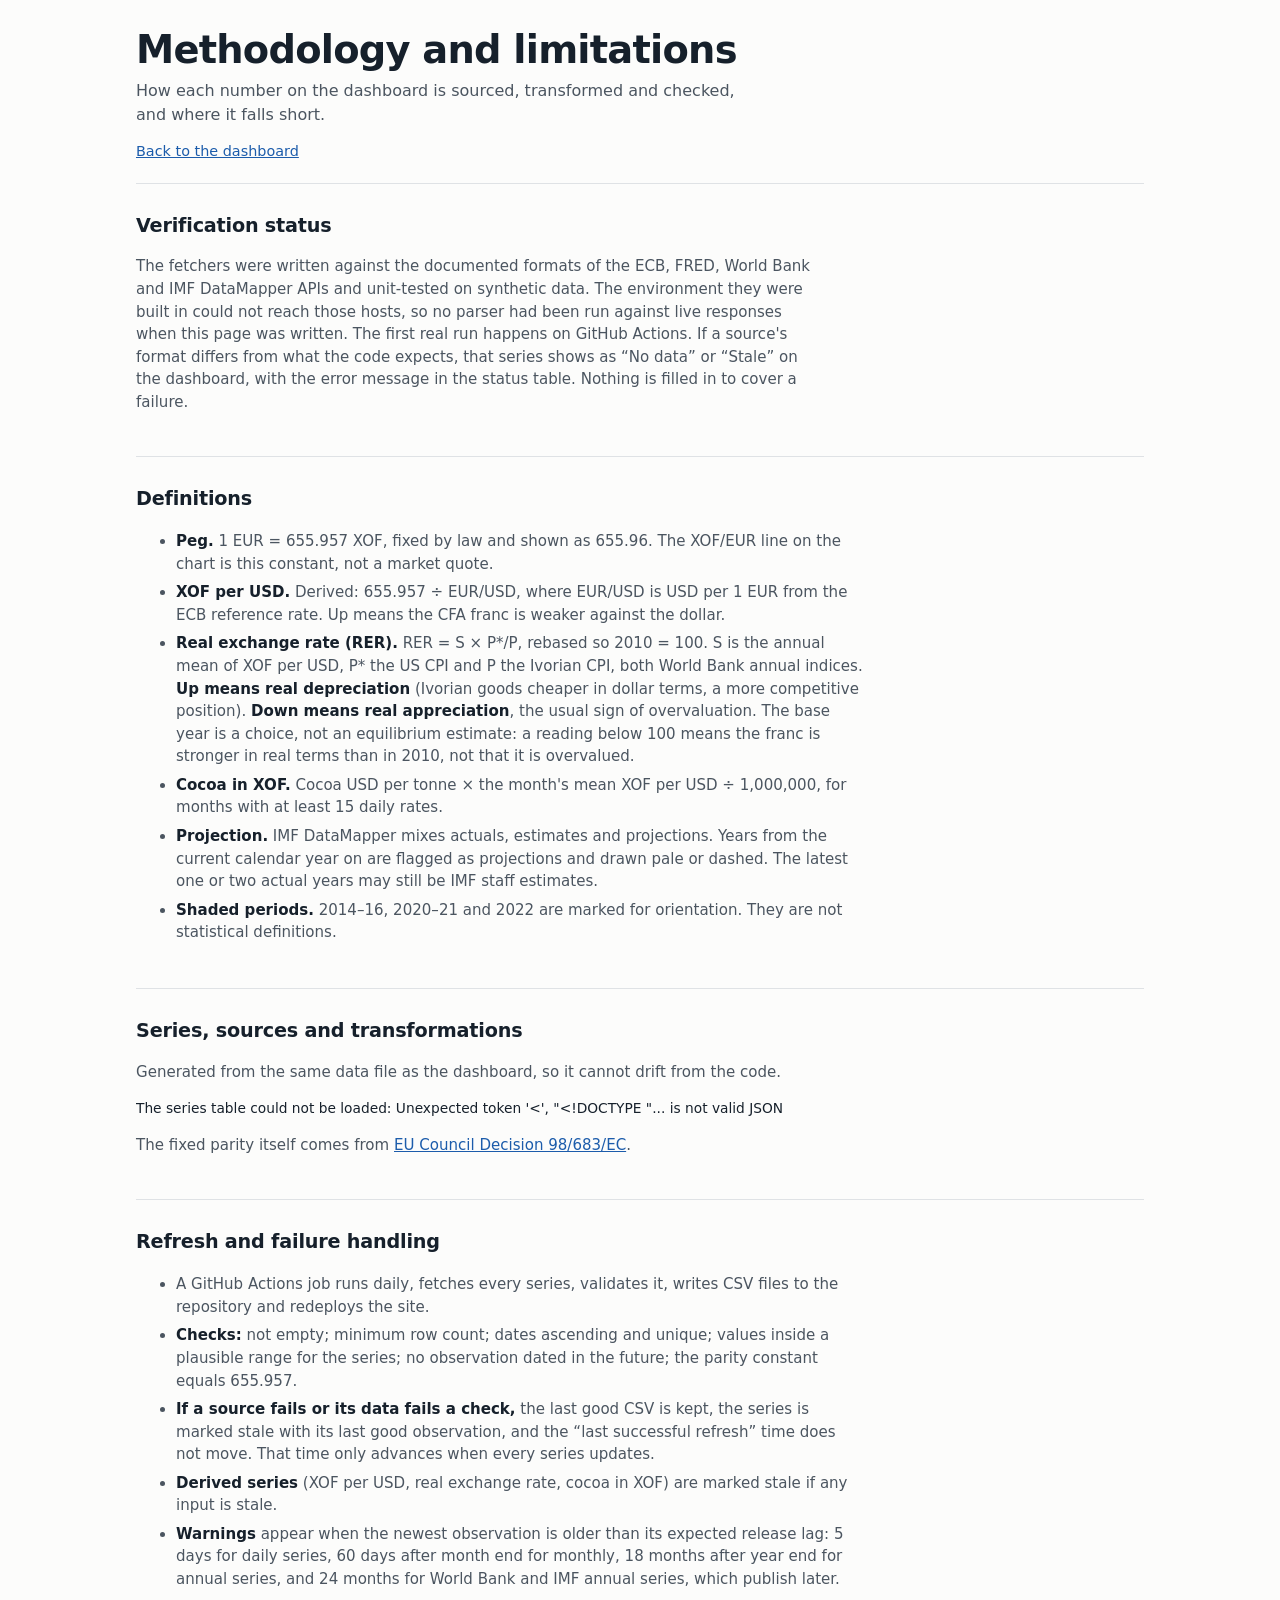
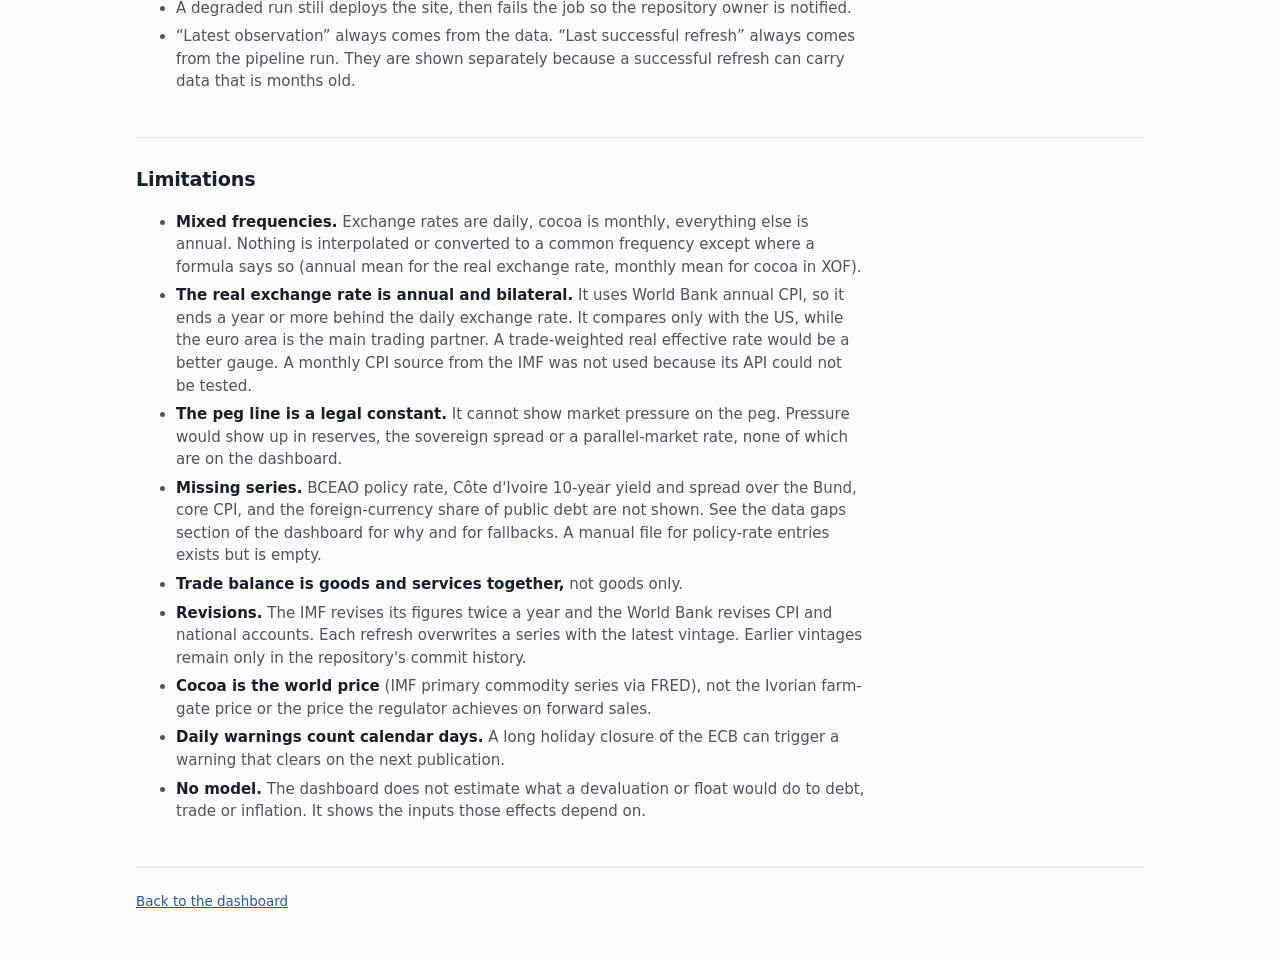
==== site/methodology.html @ a1a3de80 "Add CFA peg dashboard: pipeline, tests, static site, daily workflow Fetch/validate/derive pipeline f" ====
<!doctype html>
<html lang="en">
<head>
<meta charset="utf-8">
<meta name="viewport" content="width=device-width, initial-scale=1">
<title>Methodology and limitations: Côte d'Ivoire peg dashboard</title>
<link rel="stylesheet" href="style.css">
<script>
  try { var t = localStorage.getItem("theme"); if (t === "light" || t === "dark") document.documentElement.dataset.theme = t; } catch (e) {}
</script>
</head>
<body>
<div class="wrap">
  <header class="mast">
    <h1>Methodology and limitations</h1>
    <p>How each number on the dashboard is sourced, transformed and checked, and where it falls short.</p>
    <nav class="nav"><a href="index.html">Back to the dashboard</a></nav>
  </header>

  <section class="sec">
    <h2>Verification status</h2>
    <p>The fetchers were written against the documented formats of the ECB, FRED, World Bank and IMF DataMapper APIs and unit-tested on synthetic data. The environment they were built in could not reach those hosts, so no parser had been run against live responses when this page was written. The first real run happens on GitHub Actions. If a source's format differs from what the code expects, that series shows as “No data” or “Stale” on the dashboard, with the error message in the status table. Nothing is filled in to cover a failure.</p>
  </section>

  <section class="sec">
    <h2>Definitions</h2>
    <ul>
      <li><b>Peg.</b> 1 EUR = 655.957 XOF, fixed by law and shown as 655.96. The XOF/EUR line on the chart is this constant, not a market quote.</li>
      <li><b>XOF per USD.</b> Derived: 655.957 ÷ EUR/USD, where EUR/USD is USD per 1 EUR from the ECB reference rate. Up means the CFA franc is weaker against the dollar.</li>
      <li><b>Real exchange rate (RER).</b> RER = S × P*/P, rebased so 2010 = 100. S is the annual mean of XOF per USD, P* the US CPI and P the Ivorian CPI, both World Bank annual indices. <b>Up means real depreciation</b> (Ivorian goods cheaper in dollar terms, a more competitive position). <b>Down means real appreciation</b>, the usual sign of overvaluation. The base year is a choice, not an equilibrium estimate: a reading below 100 means the franc is stronger in real terms than in 2010, not that it is overvalued.</li>
      <li><b>Cocoa in XOF.</b> Cocoa USD per tonne × the month's mean XOF per USD ÷ 1,000,000, for months with at least 15 daily rates.</li>
      <li><b>Projection.</b> IMF DataMapper mixes actuals, estimates and projections. Years from the current calendar year on are flagged as projections and drawn pale or dashed. The latest one or two actual years may still be IMF staff estimates.</li>
      <li><b>Shaded periods.</b> 2014–16, 2020–21 and 2022 are marked for orientation. They are not statistical definitions.</li>
    </ul>
  </section>

  <section class="sec">
    <h2>Series, sources and transformations</h2>
    <p>Generated from the same data file as the dashboard, so it cannot drift from the code.</p>
    <div class="scrollx"><table class="stat" id="src-table"><tbody><tr><td>Loading…</td></tr></tbody></table></div>
    <p>The fixed parity itself comes from <a href="https://eur-lex.europa.eu/eli/dec/1998/683/oj/eng">EU Council Decision 98/683/EC</a>.</p>
  </section>

  <section class="sec">
    <h2>Refresh and failure handling</h2>
    <ul>
      <li>A GitHub Actions job runs daily, fetches every series, validates it, writes CSV files to the repository and redeploys the site.</li>
      <li><b>Checks:</b> not empty; minimum row count; dates ascending and unique; values inside a plausible range for the series; no observation dated in the future; the parity constant equals 655.957.</li>
      <li><b>If a source fails or its data fails a check,</b> the last good CSV is kept, the series is marked stale with its last good observation, and the “last successful refresh” time does not move. That time only advances when every series updates.</li>
      <li><b>Derived series</b> (XOF per USD, real exchange rate, cocoa in XOF) are marked stale if any input is stale.</li>
      <li><b>Warnings</b> appear when the newest observation is older than its expected release lag: 5 days for daily series, 60 days after month end for monthly, 18 months after year end for annual series, and 24 months for World Bank and IMF annual series, which publish later.</li>
      <li>A degraded run still deploys the site, then fails the job so the repository owner is notified.</li>
      <li>“Latest observation” always comes from the data. “Last successful refresh” always comes from the pipeline run. They are shown separately because a successful refresh can carry data that is months old.</li>
    </ul>
  </section>

  <section class="sec">
    <h2>Limitations</h2>
    <ul>
      <li><b>Mixed frequencies.</b> Exchange rates are daily, cocoa is monthly, everything else is annual. Nothing is interpolated or converted to a common frequency except where a formula says so (annual mean for the real exchange rate, monthly mean for cocoa in XOF).</li>
      <li><b>The real exchange rate is annual and bilateral.</b> It uses World Bank annual CPI, so it ends a year or more behind the daily exchange rate. It compares only with the US, while the euro area is the main trading partner. A trade-weighted real effective rate would be a better gauge. A monthly CPI source from the IMF was not used because its API could not be tested.</li>
      <li><b>The peg line is a legal constant.</b> It cannot show market pressure on the peg. Pressure would show up in reserves, the sovereign spread or a parallel-market rate, none of which are on the dashboard.</li>
      <li><b>Missing series.</b> BCEAO policy rate, Côte d'Ivoire 10-year yield and spread over the Bund, core CPI, and the foreign-currency share of public debt are not shown. See the data gaps section of the dashboard for why and for fallbacks. A manual file for policy-rate entries exists but is empty.</li>
      <li><b>Trade balance is goods and services together,</b> not goods only.</li>
      <li><b>Revisions.</b> The IMF revises its figures twice a year and the World Bank revises CPI and national accounts. Each refresh overwrites a series with the latest vintage. Earlier vintages remain only in the repository's commit history.</li>
      <li><b>Cocoa is the world price</b> (IMF primary commodity series via FRED), not the Ivorian farm-gate price or the price the regulator achieves on forward sales.</li>
      <li><b>Daily warnings count calendar days.</b> A long holiday closure of the ECB can trigger a warning that clears on the next publication.</li>
      <li><b>No model.</b> The dashboard does not estimate what a devaluation or float would do to debt, trade or inflation. It shows the inputs those effects depend on.</li>
    </ul>
  </section>
  <footer><a href="index.html">Back to the dashboard</a></footer>
</div>
<script>
(async () => {
  const tb = document.querySelector("#src-table"), mk = (t, a, x) => { const e = document.createElement(t); if (x != null) e.textContent = x; return e; };
  try {
    const doc = await (await fetch("data.json", { cache: "no-store" })).json();
    tb.textContent = "";
    const th = mk("thead"), hr = mk("tr");
    ["Series", "Units", "Frequency", "Source (series ID)", "Transformation"].forEach(h => hr.append(mk("th", 0, h)));
    th.append(hr); tb.append(th);
    const body = mk("tbody");
    Object.values(doc.series).forEach(s => {
      const tr = mk("tr"), src = mk("td"), a = mk("a", 0, s.source);
      a.href = s.url; src.append(a, ` (${s.series_id})`);
      tr.append(mk("td", 0, s.title), mk("td", 0, s.unit), mk("td", 0, s.freq), src, mk("td", 0, s.transform));
      body.append(tr);
    });
    tb.append(body);
  } catch (e) { tb.textContent = "The series table could not be loaded: " + e.message; }
})();
</script>
</body>
</html>
---- site/style.css ----
:root {
  color-scheme: light;
  --surface: #fcfcfb;
  --ink: #16202b;
  --ink-2: #4b5560;
  --ink-3: #6a737d;
  --rule: #dfe2e5;
  --grid: #e9ebed;
  --band: rgba(22, 32, 43, 0.055);
  --s1: #2a78d6;
  --s2: #eb6834;
  --s3: #1baf7a;
  --link: #1c5cab;
  --ok-bg: #e3f3e3; --ok-ink: #0b5f0b;
  --warn-bg: #fdecc2; --warn-ink: #6b4500;
  --bad-bg: #f9dcdc; --bad-ink: #8c1f1f;
  --font: ui-sans-serif, system-ui, -apple-system, "Segoe UI", Roboto, "Helvetica Neue", Arial, sans-serif;
}
@media (prefers-color-scheme: dark) {
  :root:where(:not([data-theme="light"])) {
    color-scheme: dark;
    --surface: #1a1a19; --ink: #eceae6; --ink-2: #c3c2b7; --ink-3: #9d9c92;
    --rule: #34342f; --grid: #2a2a27; --band: rgba(236, 234, 230, 0.07);
    --s1: #3987e5; --s2: #d95926; --s3: #199e70; --link: #86b6ef;
    --ok-bg: #16331a; --ok-ink: #8fdc8f; --warn-bg: #3a2c08; --warn-ink: #fab219;
    --bad-bg: #3d1818; --bad-ink: #f19a9a;
  }
}
:root[data-theme="dark"] {
  color-scheme: dark;
  --surface: #1a1a19; --ink: #eceae6; --ink-2: #c3c2b7; --ink-3: #9d9c92;
  --rule: #34342f; --grid: #2a2a27; --band: rgba(236, 234, 230, 0.07);
  --s1: #3987e5; --s2: #d95926; --s3: #199e70; --link: #86b6ef;
  --ok-bg: #16331a; --ok-ink: #8fdc8f; --warn-bg: #3a2c08; --warn-ink: #fab219;
  --bad-bg: #3d1818; --bad-ink: #f19a9a;
}

* { box-sizing: border-box; }
html { -webkit-text-size-adjust: 100%; }
body {
  margin: 0; background: var(--surface); color: var(--ink);
  font: 16px/1.5 var(--font); font-variant-numeric: tabular-nums;
}
a { color: var(--link); }
a:focus-visible, button:focus-visible, summary:focus-visible, svg:focus-visible, select:focus-visible, input:focus-visible {
  outline: 2px solid var(--s1); outline-offset: 2px;
}
.wrap { max-width: 1040px; margin: 0 auto; padding: 0 16px; }

/* masthead */
.mast { padding: 28px 0 20px; border-bottom: 1px solid var(--rule); }
.mast h1 { font-size: clamp(1.6rem, 4.2vw, 2.4rem); line-height: 1.12; margin: 0 0 8px; letter-spacing: -0.02em; font-weight: 700; }
.mast p { margin: 0; color: var(--ink-2); max-width: 62ch; }
.nav { display: flex; gap: 16px; margin-top: 14px; font-size: 0.9rem; flex-wrap: wrap; }

/* the two timestamps: separate on purpose */
.stamps { display: grid; grid-template-columns: 1fr 1fr; gap: 0; margin-top: 20px; border: 1px solid var(--rule); border-radius: 6px; }
.stamp { padding: 12px 16px; }
.stamp + .stamp { border-left: 1px solid var(--rule); }
.stamp h2 { font-size: 0.82rem; font-weight: 600; margin: 0 0 4px; color: var(--ink-2); }
.stamp .big { font-size: 1.35rem; font-weight: 650; letter-spacing: -0.01em; }
.stamp .sub { font-size: 0.82rem; color: var(--ink-3); margin-top: 2px; }
@media (max-width: 640px) {
  .stamps { grid-template-columns: 1fr; }
  .stamp + .stamp { border-left: 0; border-top: 1px solid var(--rule); }
}

.banner { margin: 16px 0 0; padding: 10px 14px; border-radius: 6px; background: var(--warn-bg); color: var(--warn-ink); font-size: 0.92rem; }
.banner.bad { background: var(--bad-bg); color: var(--bad-ink); }
.banner ul { margin: 6px 0 0; padding-left: 18px; }

/* controls */
.controls { display: flex; flex-wrap: wrap; gap: 8px 20px; align-items: center; padding: 14px 0; border-bottom: 1px solid var(--rule); font-size: 0.9rem; background: var(--surface); }
@media (min-width: 720px) { .controls { position: sticky; top: 0; z-index: 5; } }
.controls .grp { display: flex; align-items: center; gap: 6px; }
.controls .lbl { color: var(--ink-2); margin-right: 2px; }
.seg button, .btn {
  font: inherit; font-size: 0.88rem; color: var(--ink); background: transparent; border: 1px solid var(--rule);
  padding: 4px 10px; cursor: pointer; border-radius: 4px; min-height: 32px;
}
.seg button[aria-pressed="true"] { background: var(--ink); color: var(--surface); border-color: var(--ink); }
.key { display: flex; gap: 14px; flex-wrap: wrap; color: var(--ink-2); font-size: 0.82rem; }
.key i { display: inline-block; width: 12px; height: 12px; background: var(--band); border: 1px solid var(--rule); vertical-align: -2px; margin-right: 5px; }

/* chart rows */
.chart { padding: 28px 0 24px; border-bottom: 1px solid var(--rule); }
.chart h2 { font-size: 1.2rem; margin: 0 0 4px; letter-spacing: -0.01em; }
.chart .read { margin: 0 0 12px; color: var(--ink-2); max-width: 72ch; font-size: 0.94rem; }
.legend { display: flex; flex-wrap: wrap; gap: 6px 18px; font-size: 0.85rem; color: var(--ink-2); margin-bottom: 6px; }
.legend span { display: inline-flex; align-items: center; gap: 6px; }
.legend .ln { width: 16px; height: 0; border-top: 2px solid; }
.legend .ln.dash { border-top-style: dashed; }
.legend .bx { width: 10px; height: 10px; border-radius: 2px; }
.panel-title { font-size: 0.8rem; color: var(--ink-3); margin: 10px 0 0; }
.plot { width: 100%; position: relative; }
.plot svg { display: block; width: 100%; height: auto; overflow: visible; touch-action: pan-y; }
.plot text { fill: var(--ink-3); font: 11.5px var(--font); }
.plot .lab { fill: var(--ink-2); }
.empty { padding: 28px 16px; border: 1px dashed var(--rule); border-radius: 6px; color: var(--ink-2); font-size: 0.92rem; }

.tip {
  position: absolute; pointer-events: none; z-index: 4; min-width: 150px; max-width: 260px; padding: 8px 10px;
  background: var(--surface); border: 1px solid var(--rule); border-radius: 6px; box-shadow: 0 2px 10px rgba(0,0,0,0.14);
  font-size: 0.82rem; opacity: 0; transition: opacity 0.08s;
}
.tip.on { opacity: 1; }
.tip .d { color: var(--ink-2); margin-bottom: 4px; }
.tip .r { display: flex; align-items: center; gap: 8px; justify-content: space-between; }
.tip .r .k { display: flex; align-items: center; gap: 6px; color: var(--ink-2); }
.tip .r .k b { display: inline-block; width: 12px; height: 0; border-top: 2px solid; }
.tip .r .v { color: var(--ink); font-weight: 650; }

/* caption block */
.cap { margin-top: 14px; display: grid; grid-template-columns: repeat(auto-fit, minmax(300px, 1fr)); gap: 14px 28px; font-size: 0.84rem; color: var(--ink-2); }
.cap section { border-left: 2px solid var(--rule); padding-left: 12px; }
.cap h3 { font-size: 0.86rem; margin: 0 0 4px; color: var(--ink); }
.cap dl { display: grid; grid-template-columns: 8.2em 1fr; gap: 2px 10px; margin: 0; }
.cap dt { color: var(--ink-3); }
.cap dd { margin: 0; overflow-wrap: anywhere; }

.badge { display: inline-flex; align-items: center; gap: 4px; padding: 0 7px; border-radius: 999px; font-size: 0.76rem; font-weight: 600; line-height: 1.6; }
.badge.ok { background: var(--ok-bg); color: var(--ok-ink); }
.badge.warn { background: var(--warn-bg); color: var(--warn-ink); }
.badge.bad { background: var(--bad-bg); color: var(--bad-ink); }

details.tbl { margin-top: 10px; font-size: 0.84rem; }
details.tbl summary { cursor: pointer; color: var(--link); width: fit-content; padding: 4px 0; }
.tbl .scroll { max-height: 300px; overflow: auto; border: 1px solid var(--rule); border-radius: 4px; margin-top: 6px; }
.tbl table { border-collapse: collapse; width: 100%; }
.tbl th, .tbl td { text-align: right; padding: 3px 10px; border-bottom: 1px solid var(--grid); white-space: nowrap; }
.tbl th:first-child, .tbl td:first-child { text-align: left; }
.tbl th { position: sticky; top: 0; background: var(--surface); color: var(--ink-2); font-weight: 600; }

/* text sections */
.sec { padding: 28px 0; border-bottom: 1px solid var(--rule); }
.sec h2 { font-size: 1.2rem; margin: 0 0 10px; letter-spacing: -0.01em; }
.sec p, .sec li { max-width: 72ch; color: var(--ink-2); font-size: 0.94rem; }
.sec li { margin-bottom: 6px; }
.sec li b { color: var(--ink); }
.gap { margin: 0 0 14px; padding-left: 12px; border-left: 2px solid var(--rule); }
.gap h3 { margin: 0 0 2px; font-size: 0.95rem; }
.gap p { margin: 0 0 2px; font-size: 0.88rem; }
.stat { width: 100%; border-collapse: collapse; font-size: 0.86rem; }
.stat th, .stat td { text-align: left; padding: 6px 10px 6px 0; border-bottom: 1px solid var(--grid); vertical-align: top; }
.stat th { color: var(--ink-3); font-weight: 600; }
.scrollx { overflow-x: auto; }
footer { padding: 24px 0 48px; color: var(--ink-3); font-size: 0.84rem; }
@media (prefers-reduced-motion: reduce) { * { transition: none !important; } }
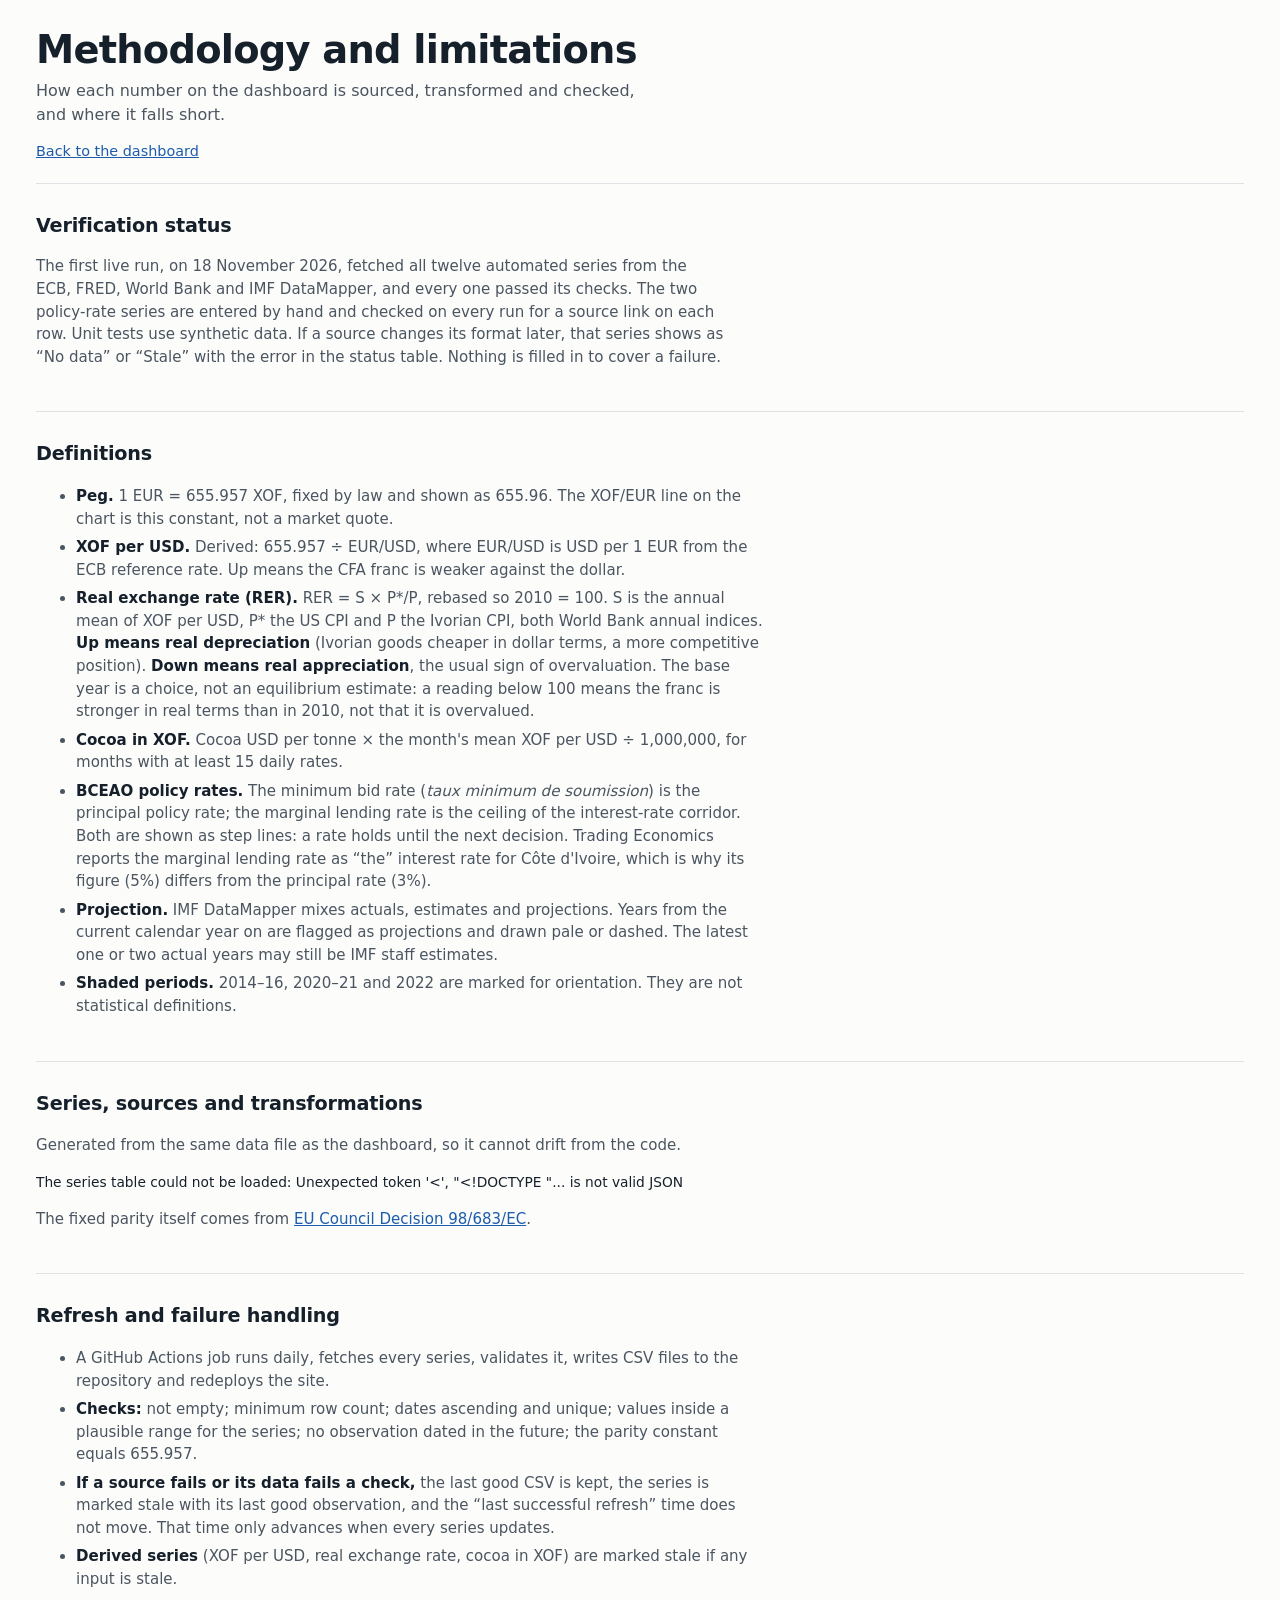
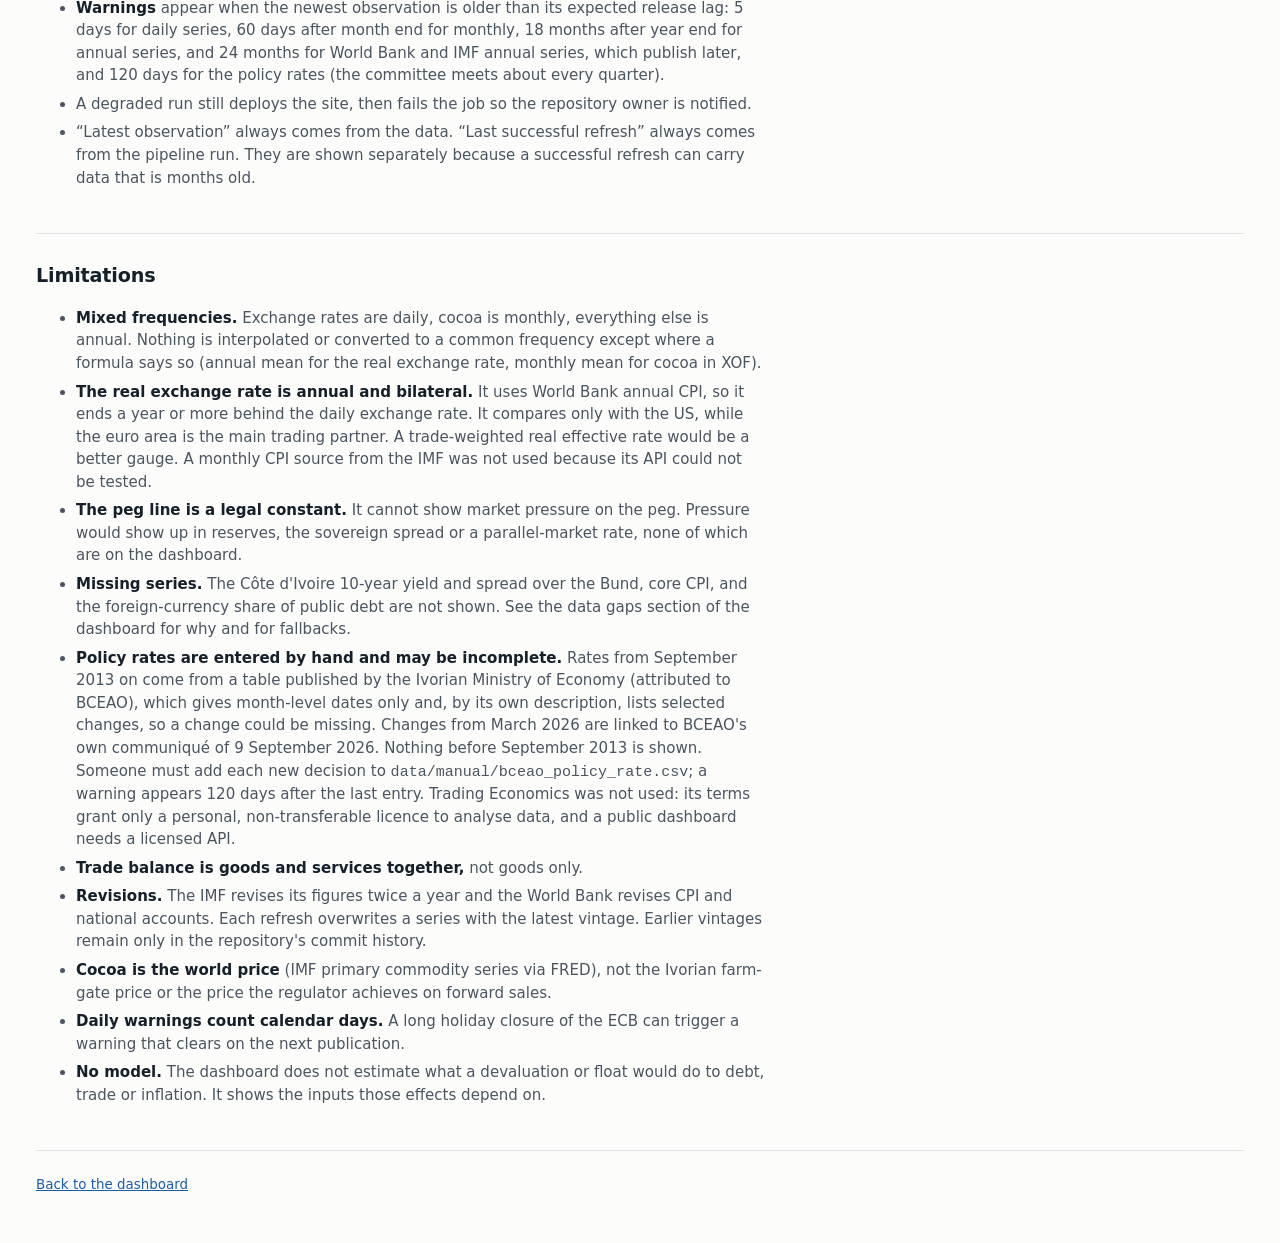
==== commit 872dfa66: "Side-by-side charts, refresh button, BCEAO policy rates; drop static text - Group related charts in " ====
--- a/site/methodology.html
+++ b/site/methodology.html
@@ -19,7 +19,7 @@
 
   <section class="sec">
     <h2>Verification status</h2>
-    <p>The fetchers were written against the documented formats of the ECB, FRED, World Bank and IMF DataMapper APIs and unit-tested on synthetic data. The environment they were built in could not reach those hosts, so no parser had been run against live responses when this page was written. The first real run happens on GitHub Actions. If a source's format differs from what the code expects, that series shows as “No data” or “Stale” on the dashboard, with the error message in the status table. Nothing is filled in to cover a failure.</p>
+    <p>The first live run, on 18 November 2026, fetched all twelve automated series from the ECB, FRED, World Bank and IMF DataMapper, and every one passed its checks. The two policy-rate series are entered by hand and checked on every run for a source link on each row. Unit tests use synthetic data. If a source changes its format later, that series shows as “No data” or “Stale” with the error in the status table. Nothing is filled in to cover a failure.</p>
   </section>
 
   <section class="sec">
@@ -29,6 +29,7 @@
       <li><b>XOF per USD.</b> Derived: 655.957 ÷ EUR/USD, where EUR/USD is USD per 1 EUR from the ECB reference rate. Up means the CFA franc is weaker against the dollar.</li>
       <li><b>Real exchange rate (RER).</b> RER = S × P*/P, rebased so 2010 = 100. S is the annual mean of XOF per USD, P* the US CPI and P the Ivorian CPI, both World Bank annual indices. <b>Up means real depreciation</b> (Ivorian goods cheaper in dollar terms, a more competitive position). <b>Down means real appreciation</b>, the usual sign of overvaluation. The base year is a choice, not an equilibrium estimate: a reading below 100 means the franc is stronger in real terms than in 2010, not that it is overvalued.</li>
       <li><b>Cocoa in XOF.</b> Cocoa USD per tonne × the month's mean XOF per USD ÷ 1,000,000, for months with at least 15 daily rates.</li>
+      <li><b>BCEAO policy rates.</b> The minimum bid rate (<i>taux minimum de soumission</i>) is the principal policy rate; the marginal lending rate is the ceiling of the interest-rate corridor. Both are shown as step lines: a rate holds until the next decision. Trading Economics reports the marginal lending rate as “the” interest rate for Côte d'Ivoire, which is why its figure (5%) differs from the principal rate (3%).</li>
       <li><b>Projection.</b> IMF DataMapper mixes actuals, estimates and projections. Years from the current calendar year on are flagged as projections and drawn pale or dashed. The latest one or two actual years may still be IMF staff estimates.</li>
       <li><b>Shaded periods.</b> 2014–16, 2020–21 and 2022 are marked for orientation. They are not statistical definitions.</li>
     </ul>
@@ -48,7 +49,7 @@
       <li><b>Checks:</b> not empty; minimum row count; dates ascending and unique; values inside a plausible range for the series; no observation dated in the future; the parity constant equals 655.957.</li>
       <li><b>If a source fails or its data fails a check,</b> the last good CSV is kept, the series is marked stale with its last good observation, and the “last successful refresh” time does not move. That time only advances when every series updates.</li>
       <li><b>Derived series</b> (XOF per USD, real exchange rate, cocoa in XOF) are marked stale if any input is stale.</li>
-      <li><b>Warnings</b> appear when the newest observation is older than its expected release lag: 5 days for daily series, 60 days after month end for monthly, 18 months after year end for annual series, and 24 months for World Bank and IMF annual series, which publish later.</li>
+      <li><b>Warnings</b> appear when the newest observation is older than its expected release lag: 5 days for daily series, 60 days after month end for monthly, 18 months after year end for annual series, and 24 months for World Bank and IMF annual series, which publish later, and 120 days for the policy rates (the committee meets about every quarter).</li>
       <li>A degraded run still deploys the site, then fails the job so the repository owner is notified.</li>
       <li>“Latest observation” always comes from the data. “Last successful refresh” always comes from the pipeline run. They are shown separately because a successful refresh can carry data that is months old.</li>
     </ul>
@@ -60,7 +61,8 @@
       <li><b>Mixed frequencies.</b> Exchange rates are daily, cocoa is monthly, everything else is annual. Nothing is interpolated or converted to a common frequency except where a formula says so (annual mean for the real exchange rate, monthly mean for cocoa in XOF).</li>
       <li><b>The real exchange rate is annual and bilateral.</b> It uses World Bank annual CPI, so it ends a year or more behind the daily exchange rate. It compares only with the US, while the euro area is the main trading partner. A trade-weighted real effective rate would be a better gauge. A monthly CPI source from the IMF was not used because its API could not be tested.</li>
       <li><b>The peg line is a legal constant.</b> It cannot show market pressure on the peg. Pressure would show up in reserves, the sovereign spread or a parallel-market rate, none of which are on the dashboard.</li>
-      <li><b>Missing series.</b> BCEAO policy rate, Côte d'Ivoire 10-year yield and spread over the Bund, core CPI, and the foreign-currency share of public debt are not shown. See the data gaps section of the dashboard for why and for fallbacks. A manual file for policy-rate entries exists but is empty.</li>
+      <li><b>Missing series.</b> The Côte d'Ivoire 10-year yield and spread over the Bund, core CPI, and the foreign-currency share of public debt are not shown. See the data gaps section of the dashboard for why and for fallbacks.</li>
+      <li><b>Policy rates are entered by hand and may be incomplete.</b> Rates from September 2013 on come from a table published by the Ivorian Ministry of Economy (attributed to BCEAO), which gives month-level dates only and, by its own description, lists selected changes, so a change could be missing. Changes from March 2026 are linked to BCEAO's own communiqué of 9 September 2026. Nothing before September 2013 is shown. Someone must add each new decision to <code>data/manual/bceao_policy_rate.csv</code>; a warning appears 120 days after the last entry. Trading Economics was not used: its terms grant only a personal, non-transferable licence to analyse data, and a public dashboard needs a licensed API.</li>
       <li><b>Trade balance is goods and services together,</b> not goods only.</li>
       <li><b>Revisions.</b> The IMF revises its figures twice a year and the World Bank revises CPI and national accounts. Each refresh overwrites a series with the latest vintage. Earlier vintages remain only in the repository's commit history.</li>
       <li><b>Cocoa is the world price</b> (IMF primary commodity series via FRED), not the Ivorian farm-gate price or the price the regulator achieves on forward sales.</li>
--- a/site/style.css
+++ b/site/style.css
@@ -45,7 +45,7 @@
 a:focus-visible, button:focus-visible, summary:focus-visible, svg:focus-visible, select:focus-visible, input:focus-visible {
   outline: 2px solid var(--s1); outline-offset: 2px;
 }
-.wrap { max-width: 1040px; margin: 0 auto; padding: 0 16px; }
+.wrap { max-width: 1240px; margin: 0 auto; padding: 0 16px; }
 
 /* masthead */
 .mast { padding: 28px 0 20px; border-bottom: 1px solid var(--rule); }
@@ -146,3 +146,22 @@
 .scrollx { overflow-x: auto; }
 footer { padding: 24px 0 48px; color: var(--ink-3); font-size: 0.84rem; }
 @media (prefers-reduced-motion: reduce) { * { transition: none !important; } }
+
+/* charts that belong together sit side by side */
+.row { display: grid; grid-template-columns: repeat(var(--cols, 1), minmax(0, 1fr)); column-gap: 32px; }
+.cell { min-width: 0; margin-bottom: 8px; }
+.cell .head h3 { font-size: 1rem; margin: 0 0 2px; letter-spacing: -0.005em; }
+.cell .note { margin: 0 0 8px; color: var(--ink-2); font-size: 0.84rem; }
+.cell .below { margin-top: 10px; }
+.cell .cap { grid-template-columns: 1fr; gap: 12px; }
+.cell .cap dl { grid-template-columns: 7.2em 1fr; }
+@media (min-width: 900px) {
+  .cell { display: grid; grid-row: span 4; grid-template-rows: subgrid; align-content: start; }
+}
+@media (max-width: 899px) { .row { grid-template-columns: 1fr; } .cell { margin-bottom: 28px; } }
+.msg { color: var(--ink-2); font-size: 0.84rem; max-width: 34ch; }
+.btn:disabled { opacity: 0.55; cursor: progress; }
+.chart > h2 { margin-bottom: 14px; }
+
+.cell .leg { min-height: 0; }
+.cell .leg .legend { margin: 0 0 4px; }
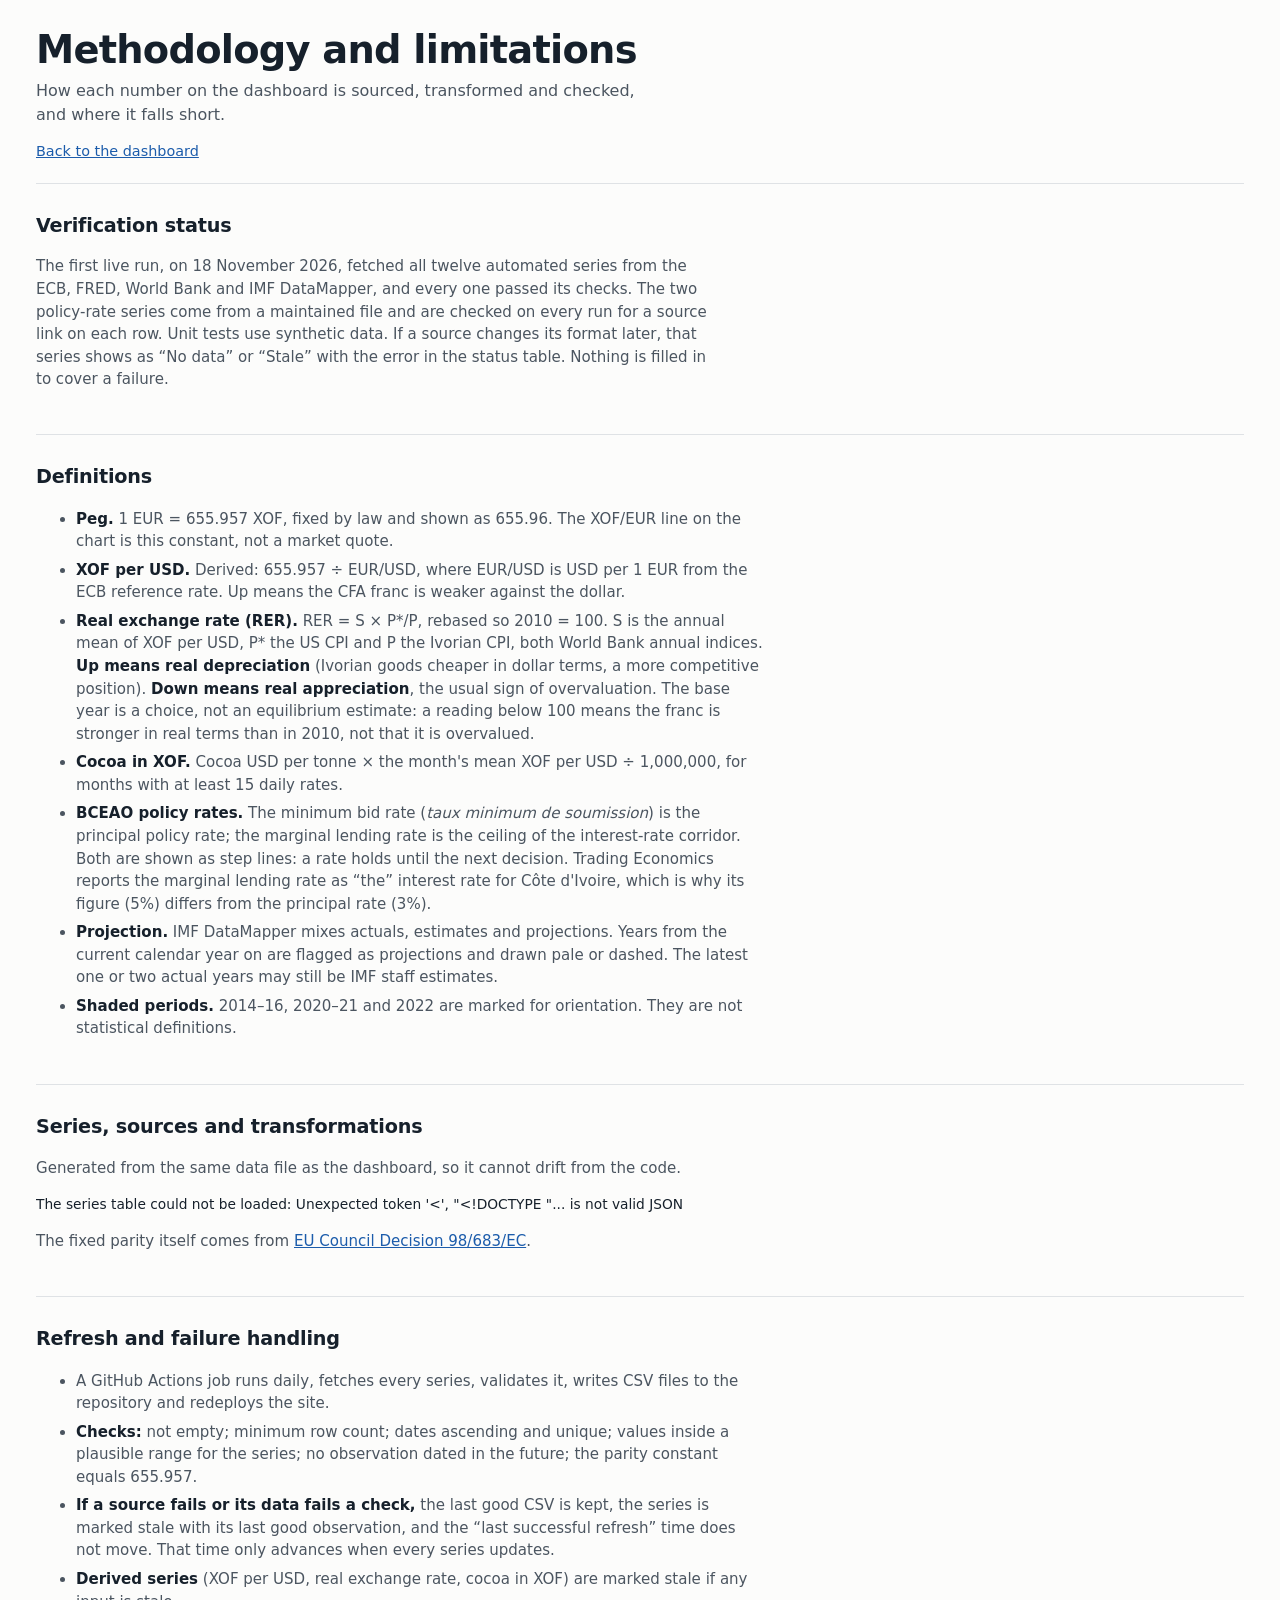
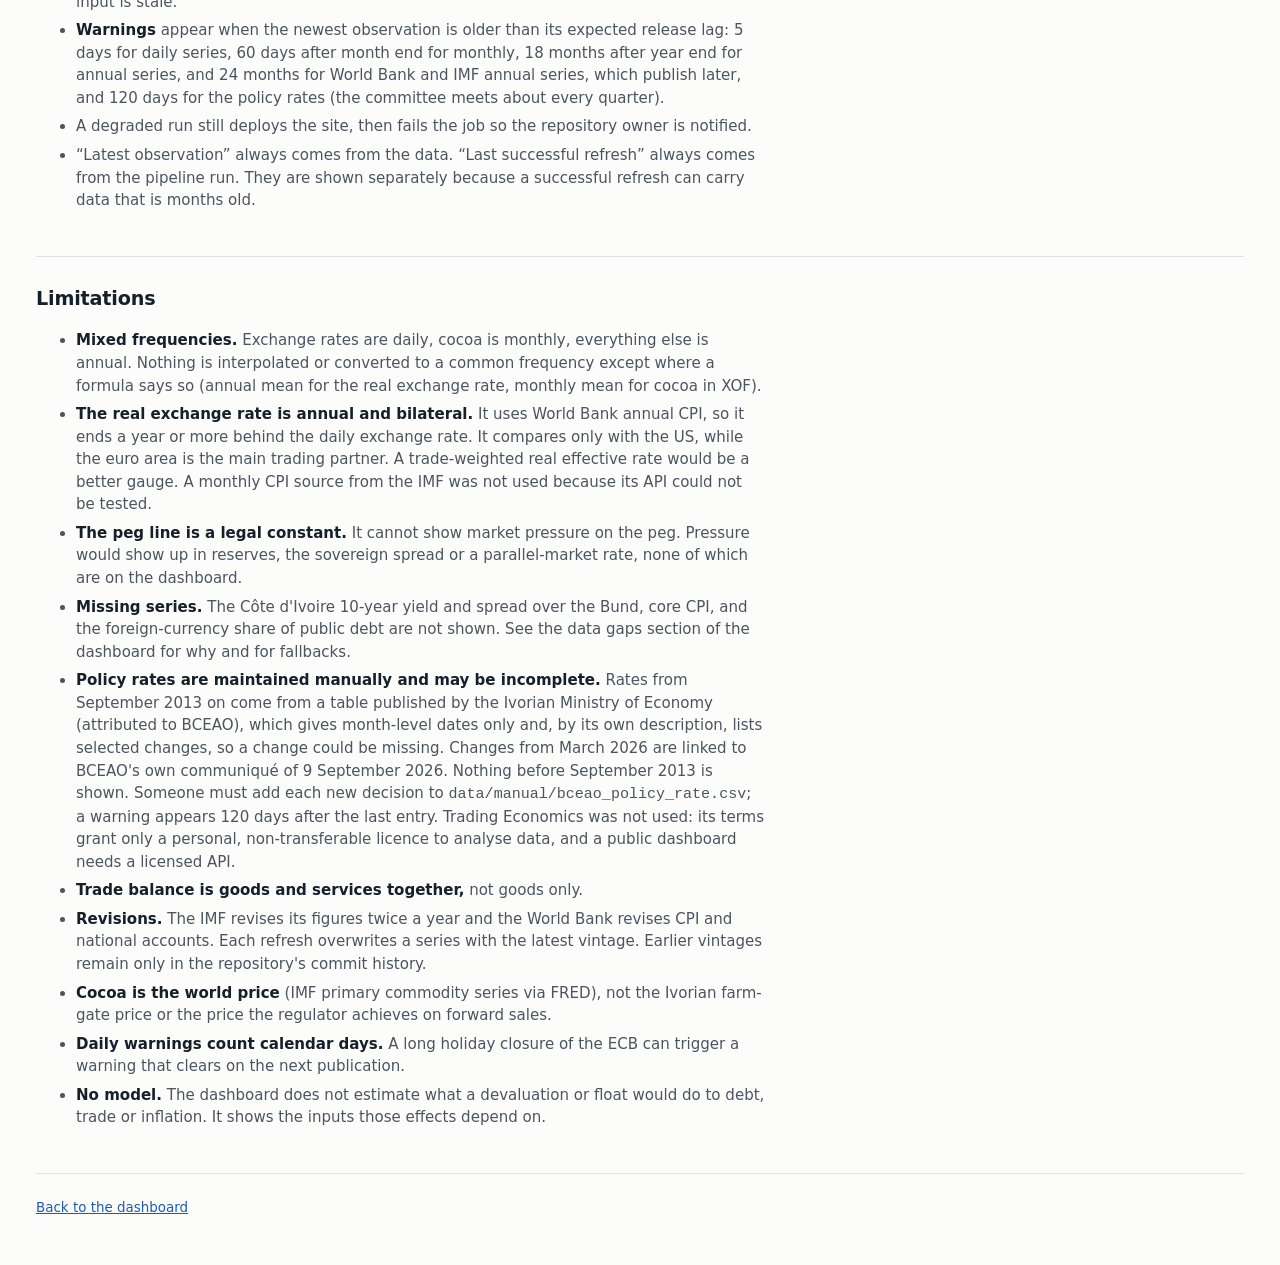
==== commit 12c223bf: "Remove the phrase "by hand" from the app, methodology and README Co-Authored-By: Claude Sonnet 5.5 <" ====
--- a/site/methodology.html
+++ b/site/methodology.html
@@ -19,7 +19,7 @@
 
   <section class="sec">
     <h2>Verification status</h2>
-    <p>The first live run, on 18 November 2026, fetched all twelve automated series from the ECB, FRED, World Bank and IMF DataMapper, and every one passed its checks. The two policy-rate series are entered by hand and checked on every run for a source link on each row. Unit tests use synthetic data. If a source changes its format later, that series shows as “No data” or “Stale” with the error in the status table. Nothing is filled in to cover a failure.</p>
+    <p>The first live run, on 18 November 2026, fetched all twelve automated series from the ECB, FRED, World Bank and IMF DataMapper, and every one passed its checks. The two policy-rate series come from a maintained file and are checked on every run for a source link on each row. Unit tests use synthetic data. If a source changes its format later, that series shows as “No data” or “Stale” with the error in the status table. Nothing is filled in to cover a failure.</p>
   </section>
 
   <section class="sec">
@@ -62,7 +62,7 @@
       <li><b>The real exchange rate is annual and bilateral.</b> It uses World Bank annual CPI, so it ends a year or more behind the daily exchange rate. It compares only with the US, while the euro area is the main trading partner. A trade-weighted real effective rate would be a better gauge. A monthly CPI source from the IMF was not used because its API could not be tested.</li>
       <li><b>The peg line is a legal constant.</b> It cannot show market pressure on the peg. Pressure would show up in reserves, the sovereign spread or a parallel-market rate, none of which are on the dashboard.</li>
       <li><b>Missing series.</b> The Côte d'Ivoire 10-year yield and spread over the Bund, core CPI, and the foreign-currency share of public debt are not shown. See the data gaps section of the dashboard for why and for fallbacks.</li>
-      <li><b>Policy rates are entered by hand and may be incomplete.</b> Rates from September 2013 on come from a table published by the Ivorian Ministry of Economy (attributed to BCEAO), which gives month-level dates only and, by its own description, lists selected changes, so a change could be missing. Changes from March 2026 are linked to BCEAO's own communiqué of 9 September 2026. Nothing before September 2013 is shown. Someone must add each new decision to <code>data/manual/bceao_policy_rate.csv</code>; a warning appears 120 days after the last entry. Trading Economics was not used: its terms grant only a personal, non-transferable licence to analyse data, and a public dashboard needs a licensed API.</li>
+      <li><b>Policy rates are maintained manually and may be incomplete.</b> Rates from September 2013 on come from a table published by the Ivorian Ministry of Economy (attributed to BCEAO), which gives month-level dates only and, by its own description, lists selected changes, so a change could be missing. Changes from March 2026 are linked to BCEAO's own communiqué of 9 September 2026. Nothing before September 2013 is shown. Someone must add each new decision to <code>data/manual/bceao_policy_rate.csv</code>; a warning appears 120 days after the last entry. Trading Economics was not used: its terms grant only a personal, non-transferable licence to analyse data, and a public dashboard needs a licensed API.</li>
       <li><b>Trade balance is goods and services together,</b> not goods only.</li>
       <li><b>Revisions.</b> The IMF revises its figures twice a year and the World Bank revises CPI and national accounts. Each refresh overwrites a series with the latest vintage. Earlier vintages remain only in the repository's commit history.</li>
       <li><b>Cocoa is the world price</b> (IMF primary commodity series via FRED), not the Ivorian farm-gate price or the price the regulator achieves on forward sales.</li>
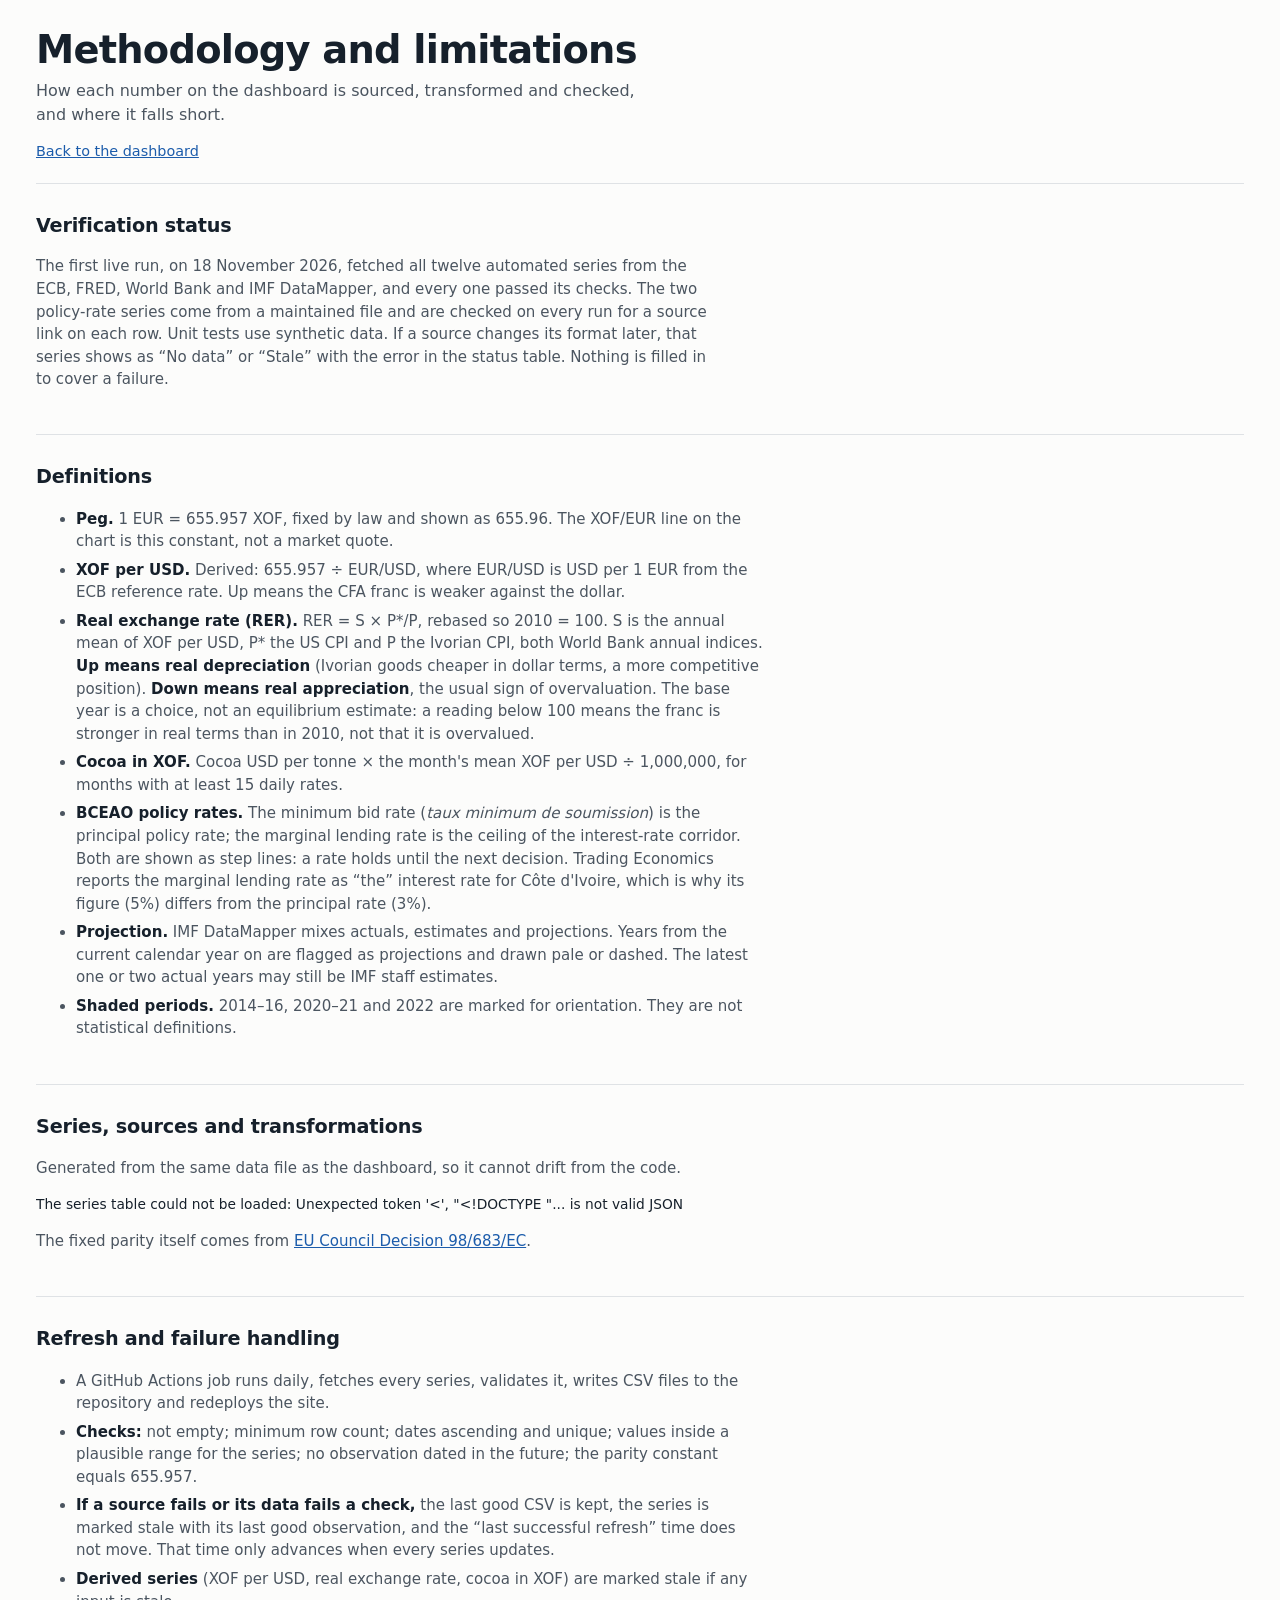
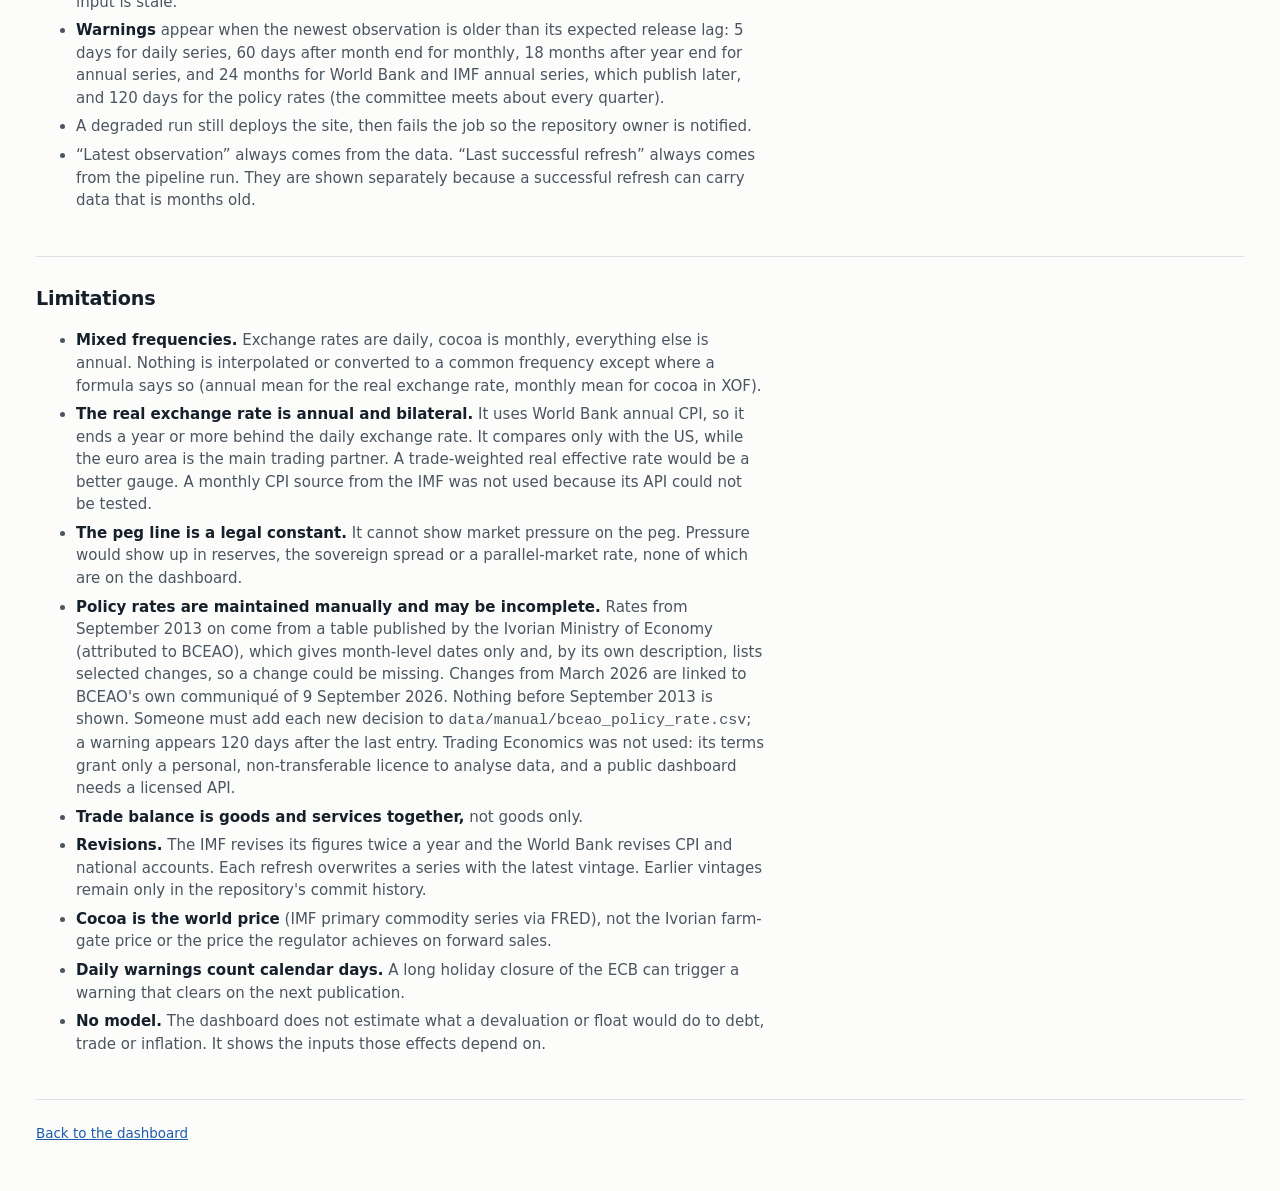
==== commit 3e5ed8ce: "Trim controls, data gaps and limitations text - Remove the "Fetch new data from the sources" link - " ====
--- a/site/methodology.html
+++ b/site/methodology.html
@@ -61,7 +61,6 @@
       <li><b>Mixed frequencies.</b> Exchange rates are daily, cocoa is monthly, everything else is annual. Nothing is interpolated or converted to a common frequency except where a formula says so (annual mean for the real exchange rate, monthly mean for cocoa in XOF).</li>
       <li><b>The real exchange rate is annual and bilateral.</b> It uses World Bank annual CPI, so it ends a year or more behind the daily exchange rate. It compares only with the US, while the euro area is the main trading partner. A trade-weighted real effective rate would be a better gauge. A monthly CPI source from the IMF was not used because its API could not be tested.</li>
       <li><b>The peg line is a legal constant.</b> It cannot show market pressure on the peg. Pressure would show up in reserves, the sovereign spread or a parallel-market rate, none of which are on the dashboard.</li>
-      <li><b>Missing series.</b> The Côte d'Ivoire 10-year yield and spread over the Bund, core CPI, and the foreign-currency share of public debt are not shown. See the data gaps section of the dashboard for why and for fallbacks.</li>
       <li><b>Policy rates are maintained manually and may be incomplete.</b> Rates from September 2013 on come from a table published by the Ivorian Ministry of Economy (attributed to BCEAO), which gives month-level dates only and, by its own description, lists selected changes, so a change could be missing. Changes from March 2026 are linked to BCEAO's own communiqué of 9 September 2026. Nothing before September 2013 is shown. Someone must add each new decision to <code>data/manual/bceao_policy_rate.csv</code>; a warning appears 120 days after the last entry. Trading Economics was not used: its terms grant only a personal, non-transferable licence to analyse data, and a public dashboard needs a licensed API.</li>
       <li><b>Trade balance is goods and services together,</b> not goods only.</li>
       <li><b>Revisions.</b> The IMF revises its figures twice a year and the World Bank revises CPI and national accounts. Each refresh overwrites a series with the latest vintage. Earlier vintages remain only in the repository's commit history.</li>
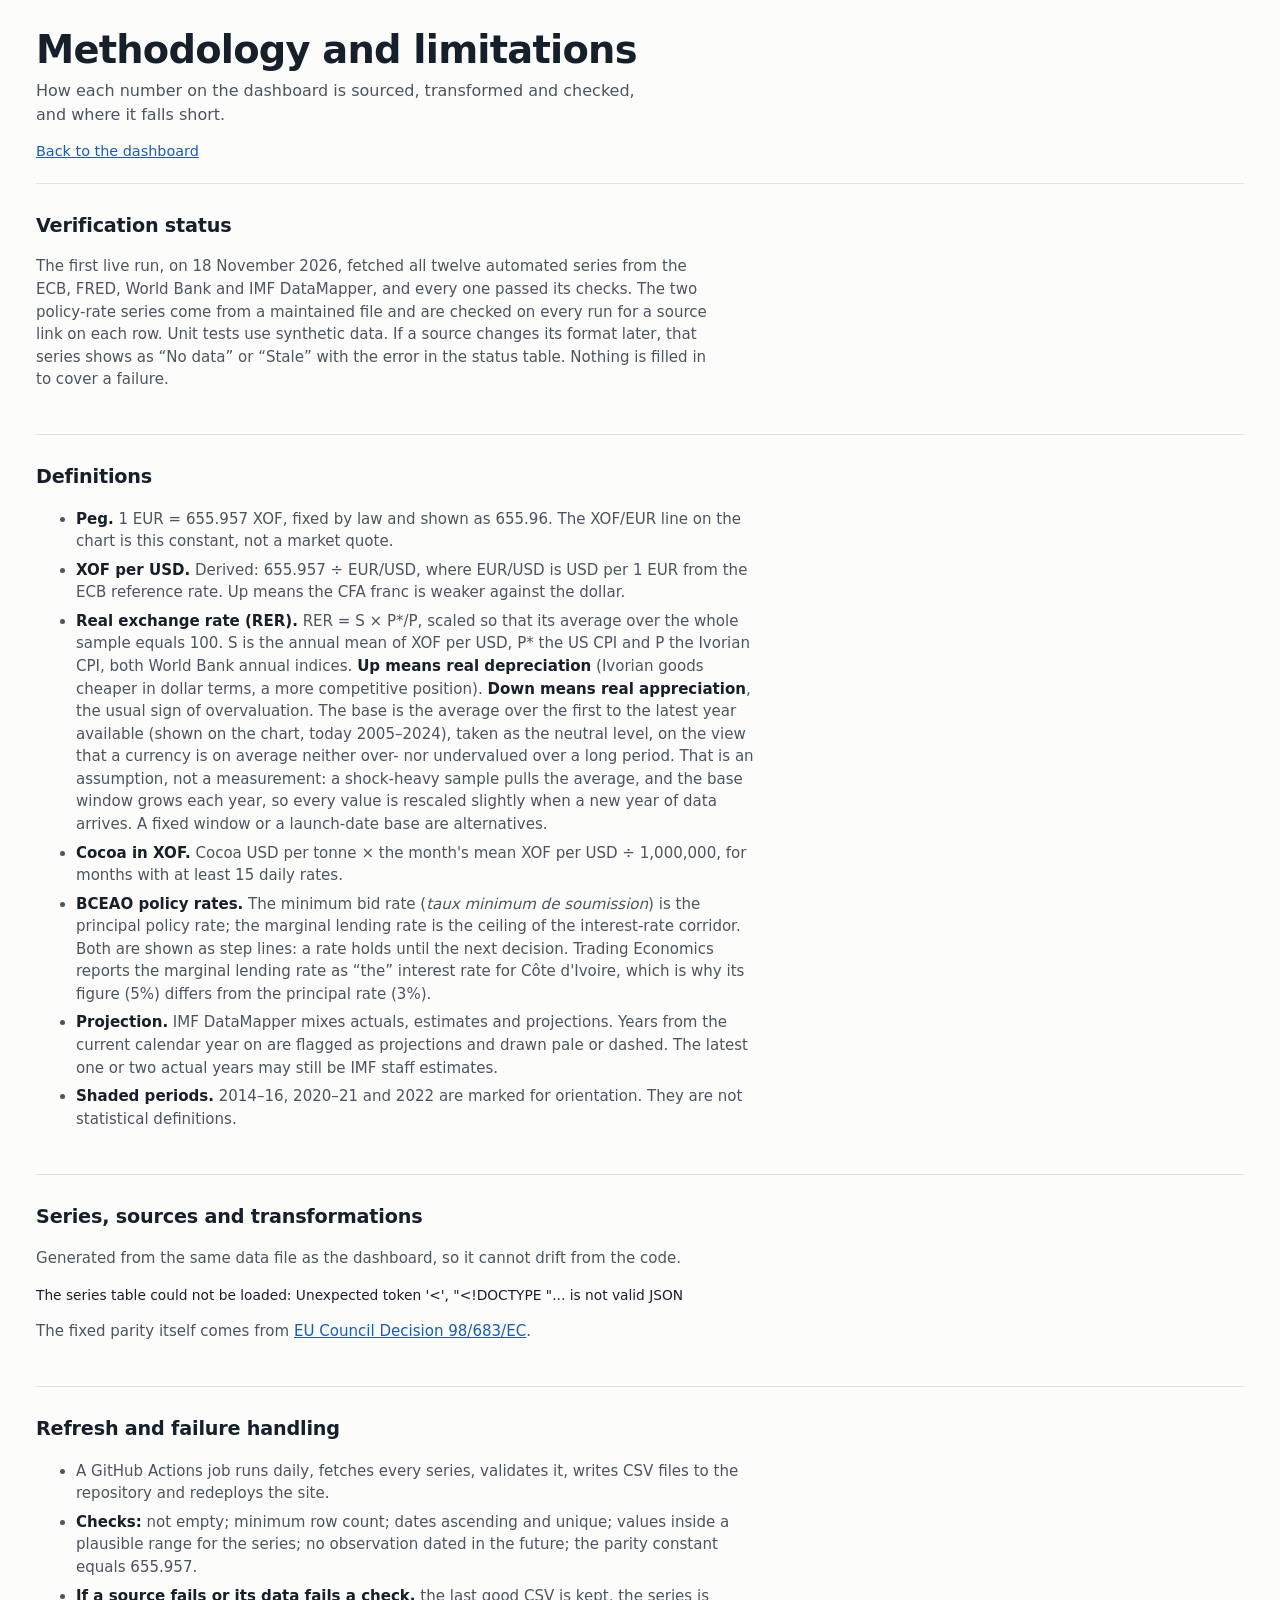
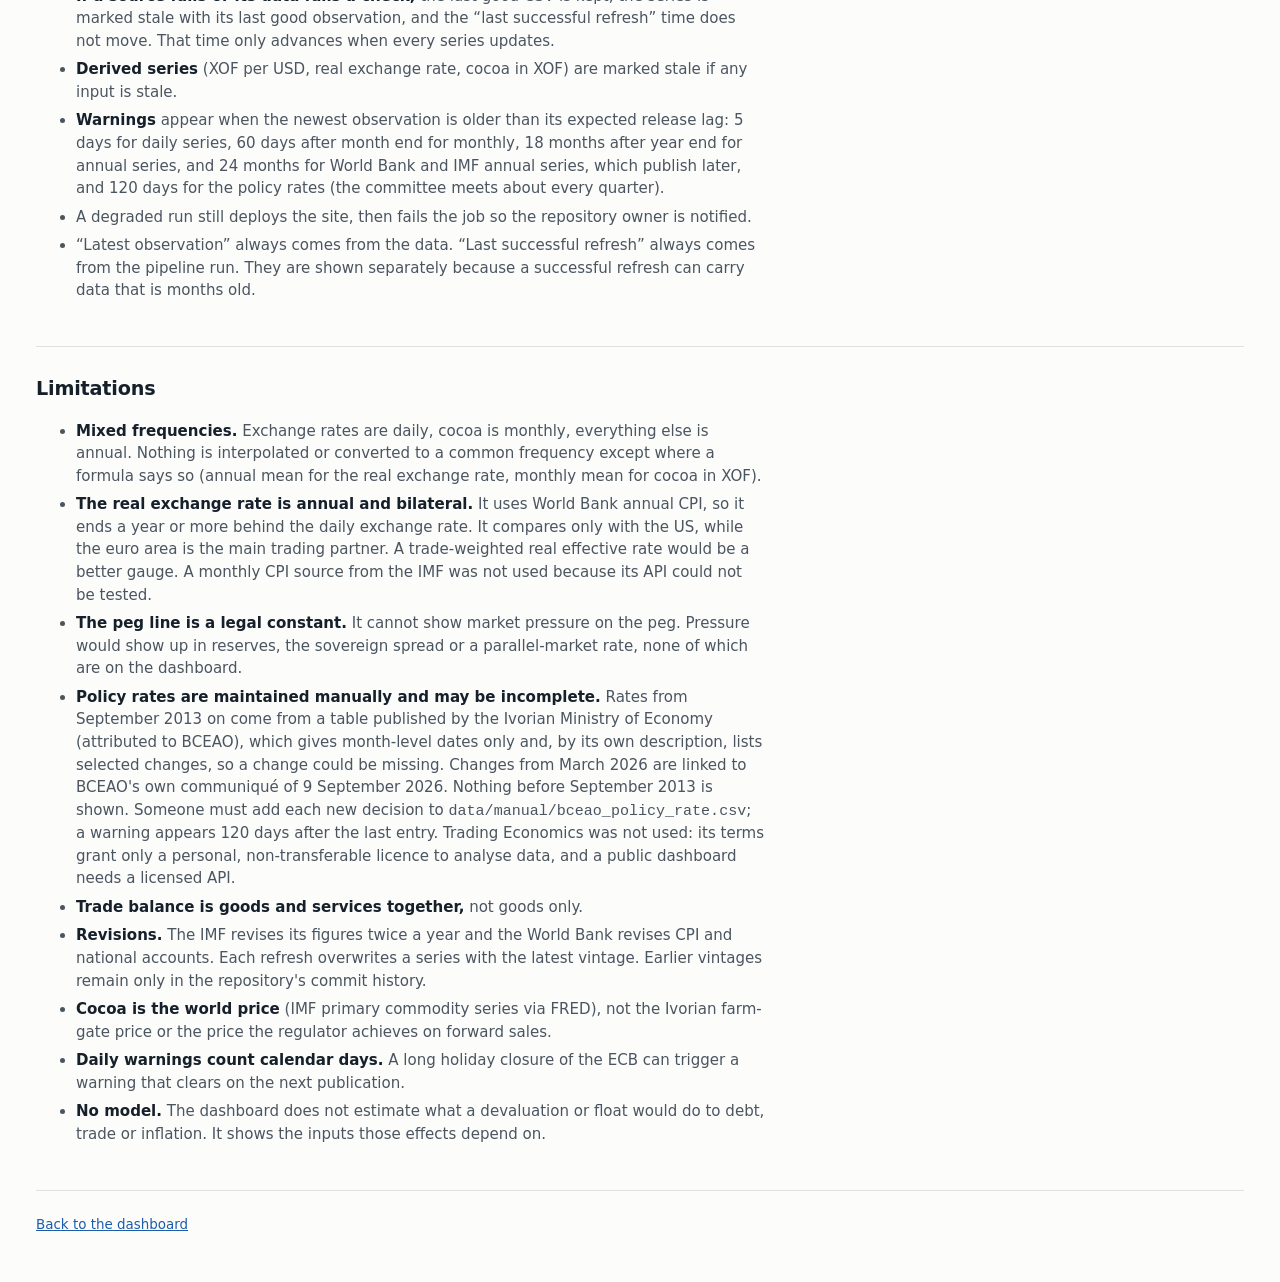
==== commit a50a0068: "Set RER index 100 to the sample average instead of 2010 Base is the average of S x P*/P over 2005 to" ====
--- a/site/methodology.html
+++ b/site/methodology.html
@@ -27,7 +27,7 @@
     <ul>
       <li><b>Peg.</b> 1 EUR = 655.957 XOF, fixed by law and shown as 655.96. The XOF/EUR line on the chart is this constant, not a market quote.</li>
       <li><b>XOF per USD.</b> Derived: 655.957 ÷ EUR/USD, where EUR/USD is USD per 1 EUR from the ECB reference rate. Up means the CFA franc is weaker against the dollar.</li>
-      <li><b>Real exchange rate (RER).</b> RER = S × P*/P, rebased so 2010 = 100. S is the annual mean of XOF per USD, P* the US CPI and P the Ivorian CPI, both World Bank annual indices. <b>Up means real depreciation</b> (Ivorian goods cheaper in dollar terms, a more competitive position). <b>Down means real appreciation</b>, the usual sign of overvaluation. The base year is a choice, not an equilibrium estimate: a reading below 100 means the franc is stronger in real terms than in 2010, not that it is overvalued.</li>
+      <li><b>Real exchange rate (RER).</b> RER = S × P*/P, scaled so that its average over the whole sample equals 100. S is the annual mean of XOF per USD, P* the US CPI and P the Ivorian CPI, both World Bank annual indices. <b>Up means real depreciation</b> (Ivorian goods cheaper in dollar terms, a more competitive position). <b>Down means real appreciation</b>, the usual sign of overvaluation. The base is the average over the first to the latest year available (shown on the chart, today 2005–2024), taken as the neutral level, on the view that a currency is on average neither over- nor undervalued over a long period. That is an assumption, not a measurement: a shock-heavy sample pulls the average, and the base window grows each year, so every value is rescaled slightly when a new year of data arrives. A fixed window or a launch-date base are alternatives.</li>
       <li><b>Cocoa in XOF.</b> Cocoa USD per tonne × the month's mean XOF per USD ÷ 1,000,000, for months with at least 15 daily rates.</li>
       <li><b>BCEAO policy rates.</b> The minimum bid rate (<i>taux minimum de soumission</i>) is the principal policy rate; the marginal lending rate is the ceiling of the interest-rate corridor. Both are shown as step lines: a rate holds until the next decision. Trading Economics reports the marginal lending rate as “the” interest rate for Côte d'Ivoire, which is why its figure (5%) differs from the principal rate (3%).</li>
       <li><b>Projection.</b> IMF DataMapper mixes actuals, estimates and projections. Years from the current calendar year on are flagged as projections and drawn pale or dashed. The latest one or two actual years may still be IMF staff estimates.</li>
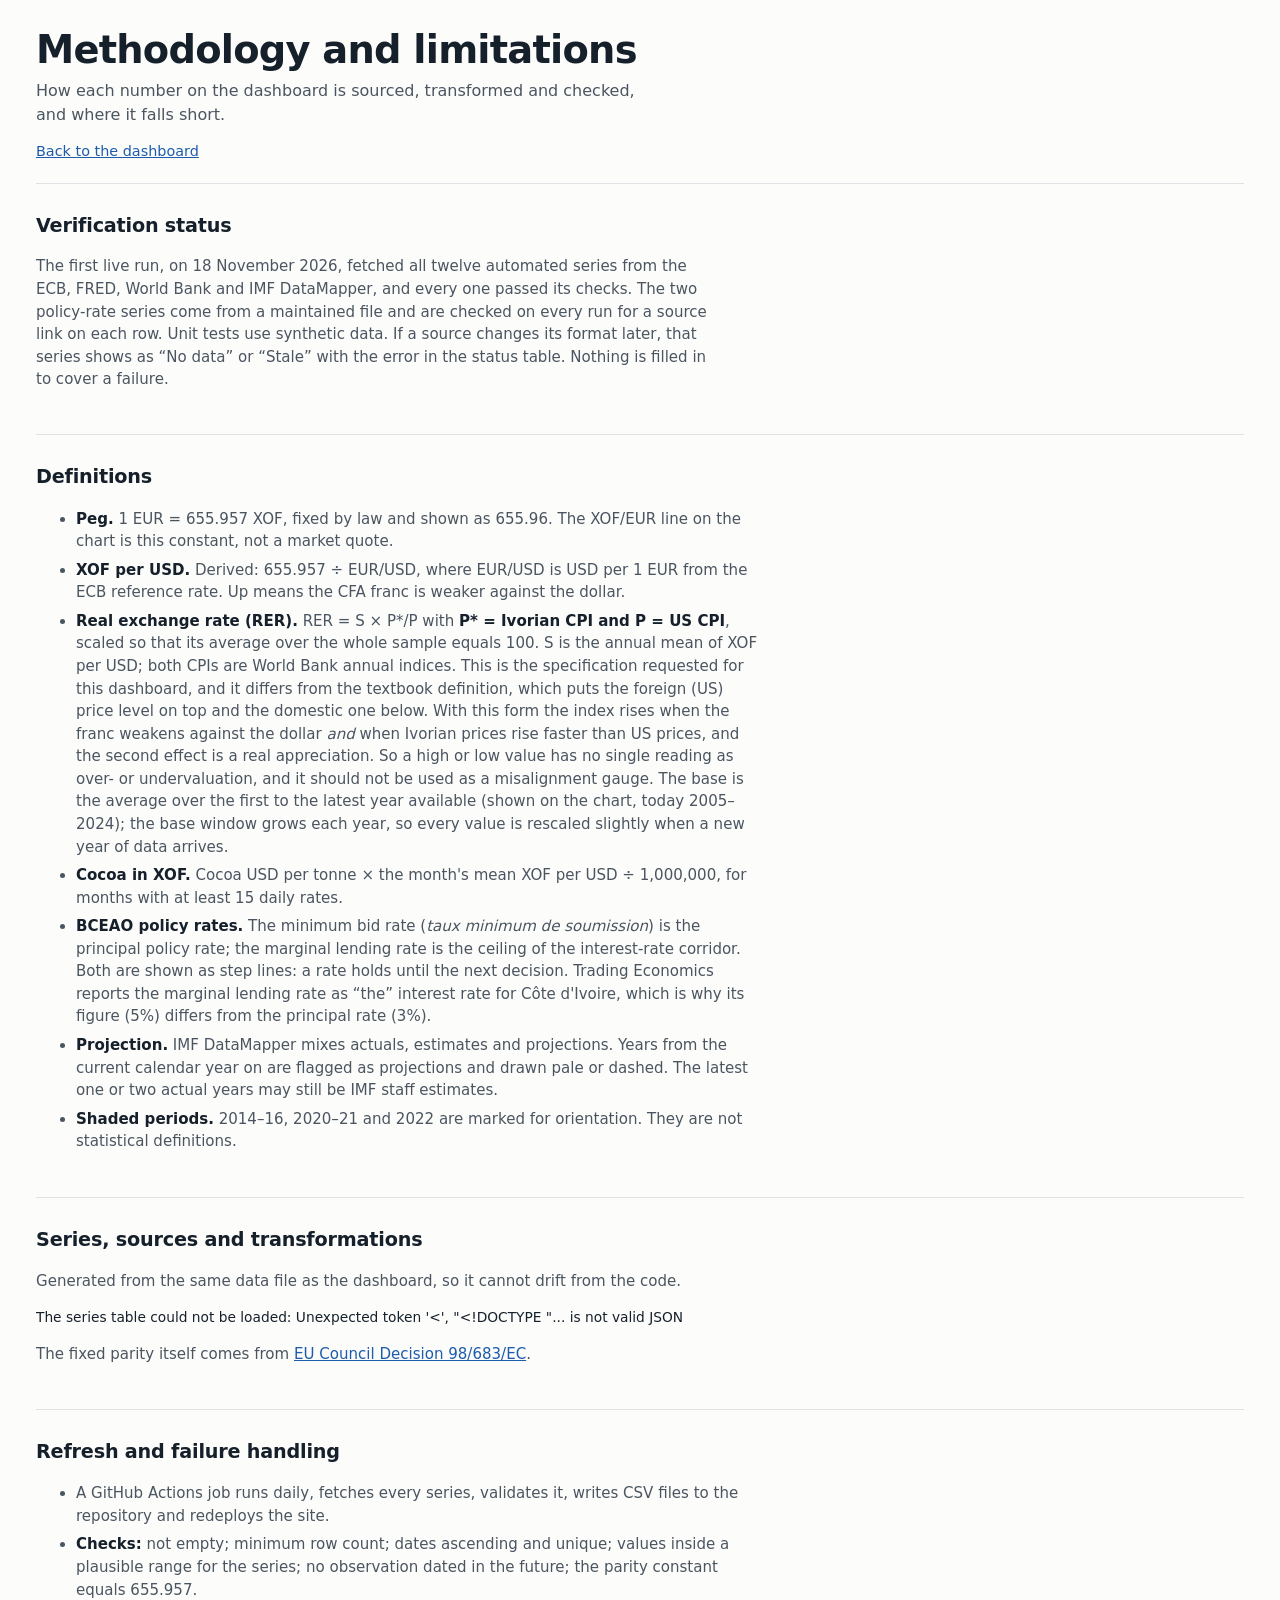
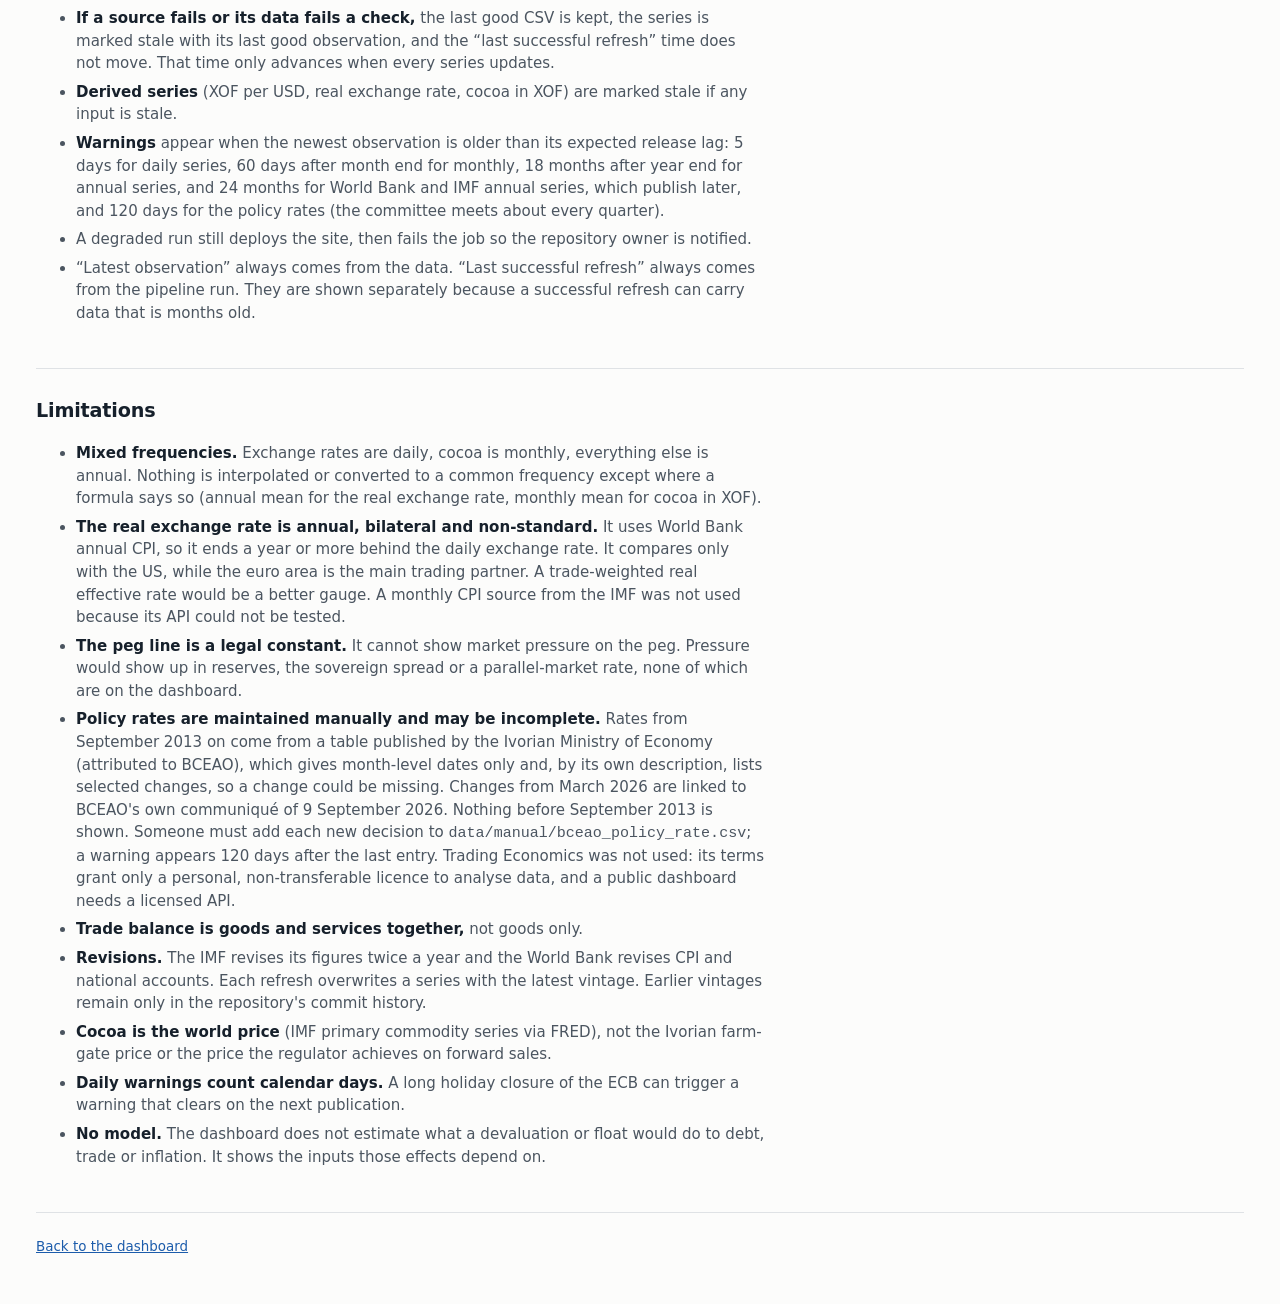
==== commit 11b9375d: "RER: P* = Ivorian CPI, P = US CPI, as requested; relabel and document Co-Authored-By: Claude Sonnet " ====
--- a/site/methodology.html
+++ b/site/methodology.html
@@ -27,7 +27,7 @@
     <ul>
       <li><b>Peg.</b> 1 EUR = 655.957 XOF, fixed by law and shown as 655.96. The XOF/EUR line on the chart is this constant, not a market quote.</li>
       <li><b>XOF per USD.</b> Derived: 655.957 ÷ EUR/USD, where EUR/USD is USD per 1 EUR from the ECB reference rate. Up means the CFA franc is weaker against the dollar.</li>
-      <li><b>Real exchange rate (RER).</b> RER = S × P*/P, scaled so that its average over the whole sample equals 100. S is the annual mean of XOF per USD, P* the US CPI and P the Ivorian CPI, both World Bank annual indices. <b>Up means real depreciation</b> (Ivorian goods cheaper in dollar terms, a more competitive position). <b>Down means real appreciation</b>, the usual sign of overvaluation. The base is the average over the first to the latest year available (shown on the chart, today 2005–2024), taken as the neutral level, on the view that a currency is on average neither over- nor undervalued over a long period. That is an assumption, not a measurement: a shock-heavy sample pulls the average, and the base window grows each year, so every value is rescaled slightly when a new year of data arrives. A fixed window or a launch-date base are alternatives.</li>
+      <li><b>Real exchange rate (RER).</b> RER = S × P*/P with <b>P* = Ivorian CPI and P = US CPI</b>, scaled so that its average over the whole sample equals 100. S is the annual mean of XOF per USD; both CPIs are World Bank annual indices. This is the specification requested for this dashboard, and it differs from the textbook definition, which puts the foreign (US) price level on top and the domestic one below. With this form the index rises when the franc weakens against the dollar <i>and</i> when Ivorian prices rise faster than US prices, and the second effect is a real appreciation. So a high or low value has no single reading as over- or undervaluation, and it should not be used as a misalignment gauge. The base is the average over the first to the latest year available (shown on the chart, today 2005–2024); the base window grows each year, so every value is rescaled slightly when a new year of data arrives.</li>
       <li><b>Cocoa in XOF.</b> Cocoa USD per tonne × the month's mean XOF per USD ÷ 1,000,000, for months with at least 15 daily rates.</li>
       <li><b>BCEAO policy rates.</b> The minimum bid rate (<i>taux minimum de soumission</i>) is the principal policy rate; the marginal lending rate is the ceiling of the interest-rate corridor. Both are shown as step lines: a rate holds until the next decision. Trading Economics reports the marginal lending rate as “the” interest rate for Côte d'Ivoire, which is why its figure (5%) differs from the principal rate (3%).</li>
       <li><b>Projection.</b> IMF DataMapper mixes actuals, estimates and projections. Years from the current calendar year on are flagged as projections and drawn pale or dashed. The latest one or two actual years may still be IMF staff estimates.</li>
@@ -59,7 +59,7 @@
     <h2>Limitations</h2>
     <ul>
       <li><b>Mixed frequencies.</b> Exchange rates are daily, cocoa is monthly, everything else is annual. Nothing is interpolated or converted to a common frequency except where a formula says so (annual mean for the real exchange rate, monthly mean for cocoa in XOF).</li>
-      <li><b>The real exchange rate is annual and bilateral.</b> It uses World Bank annual CPI, so it ends a year or more behind the daily exchange rate. It compares only with the US, while the euro area is the main trading partner. A trade-weighted real effective rate would be a better gauge. A monthly CPI source from the IMF was not used because its API could not be tested.</li>
+      <li><b>The real exchange rate is annual, bilateral and non-standard.</b> It uses World Bank annual CPI, so it ends a year or more behind the daily exchange rate. It compares only with the US, while the euro area is the main trading partner. A trade-weighted real effective rate would be a better gauge. A monthly CPI source from the IMF was not used because its API could not be tested.</li>
       <li><b>The peg line is a legal constant.</b> It cannot show market pressure on the peg. Pressure would show up in reserves, the sovereign spread or a parallel-market rate, none of which are on the dashboard.</li>
       <li><b>Policy rates are maintained manually and may be incomplete.</b> Rates from September 2013 on come from a table published by the Ivorian Ministry of Economy (attributed to BCEAO), which gives month-level dates only and, by its own description, lists selected changes, so a change could be missing. Changes from March 2026 are linked to BCEAO's own communiqué of 9 September 2026. Nothing before September 2013 is shown. Someone must add each new decision to <code>data/manual/bceao_policy_rate.csv</code>; a warning appears 120 days after the last entry. Trading Economics was not used: its terms grant only a personal, non-transferable licence to analyse data, and a public dashboard needs a licensed API.</li>
       <li><b>Trade balance is goods and services together,</b> not goods only.</li>
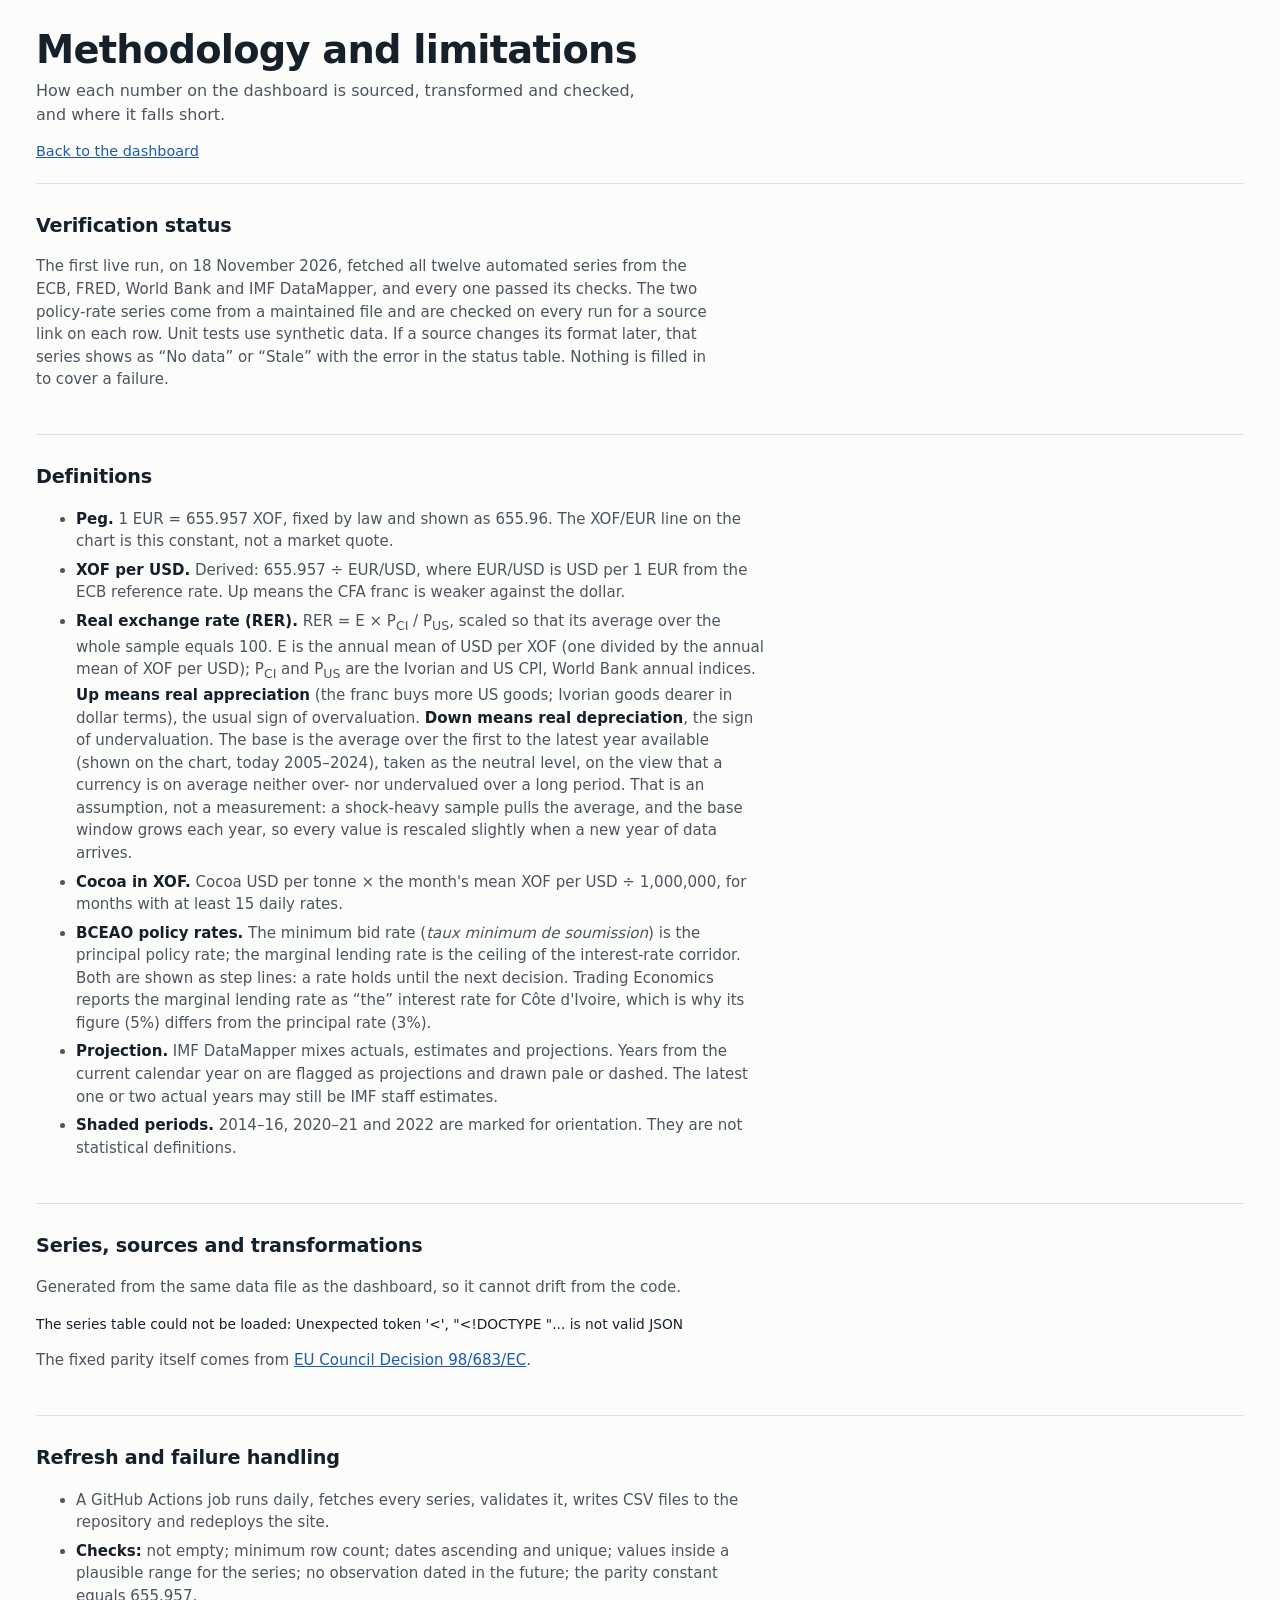
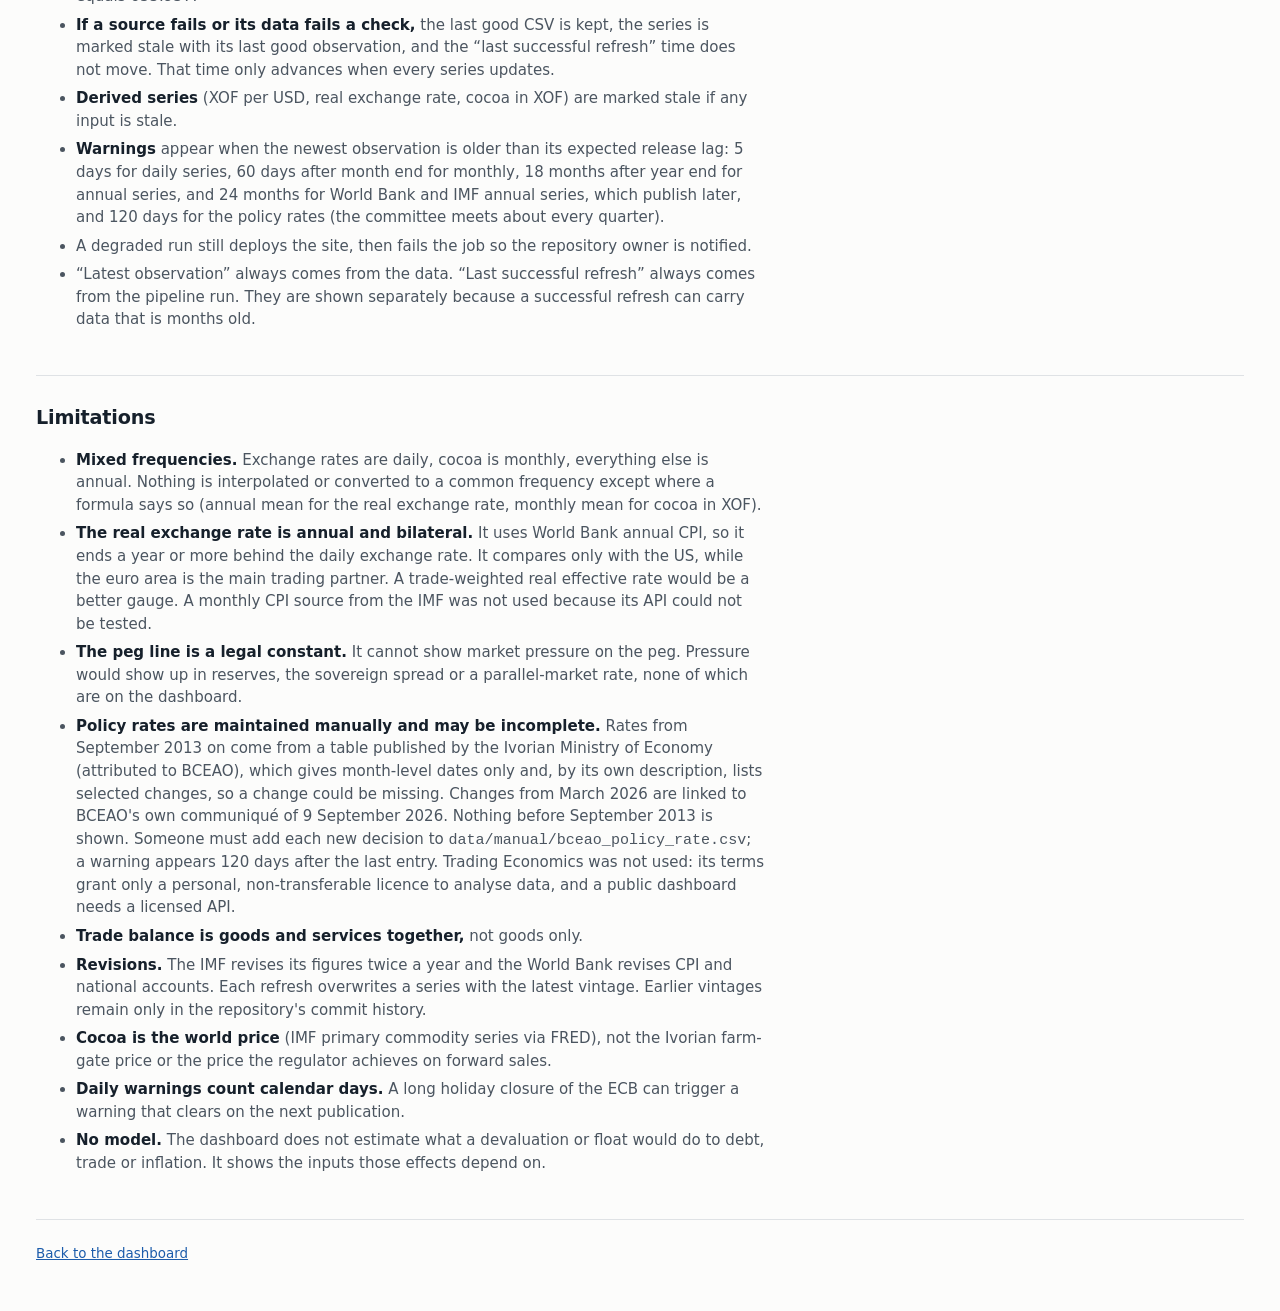
==== commit 5c9d21c6: "RER = USD/XOF x Ivorian CPI / US CPI (up = real appreciation) Co-Authored-By: Claude Sonnet 5.5 <nor" ====
--- a/site/methodology.html
+++ b/site/methodology.html
@@ -27,7 +27,7 @@
     <ul>
       <li><b>Peg.</b> 1 EUR = 655.957 XOF, fixed by law and shown as 655.96. The XOF/EUR line on the chart is this constant, not a market quote.</li>
       <li><b>XOF per USD.</b> Derived: 655.957 ÷ EUR/USD, where EUR/USD is USD per 1 EUR from the ECB reference rate. Up means the CFA franc is weaker against the dollar.</li>
-      <li><b>Real exchange rate (RER).</b> RER = S × P*/P with <b>P* = Ivorian CPI and P = US CPI</b>, scaled so that its average over the whole sample equals 100. S is the annual mean of XOF per USD; both CPIs are World Bank annual indices. This is the specification requested for this dashboard, and it differs from the textbook definition, which puts the foreign (US) price level on top and the domestic one below. With this form the index rises when the franc weakens against the dollar <i>and</i> when Ivorian prices rise faster than US prices, and the second effect is a real appreciation. So a high or low value has no single reading as over- or undervaluation, and it should not be used as a misalignment gauge. The base is the average over the first to the latest year available (shown on the chart, today 2005–2024); the base window grows each year, so every value is rescaled slightly when a new year of data arrives.</li>
+      <li><b>Real exchange rate (RER).</b> RER = E × P<sub>CI</sub> / P<sub>US</sub>, scaled so that its average over the whole sample equals 100. E is the annual mean of USD per XOF (one divided by the annual mean of XOF per USD); P<sub>CI</sub> and P<sub>US</sub> are the Ivorian and US CPI, World Bank annual indices. <b>Up means real appreciation</b> (the franc buys more US goods; Ivorian goods dearer in dollar terms), the usual sign of overvaluation. <b>Down means real depreciation</b>, the sign of undervaluation. The base is the average over the first to the latest year available (shown on the chart, today 2005–2024), taken as the neutral level, on the view that a currency is on average neither over- nor undervalued over a long period. That is an assumption, not a measurement: a shock-heavy sample pulls the average, and the base window grows each year, so every value is rescaled slightly when a new year of data arrives.</li>
       <li><b>Cocoa in XOF.</b> Cocoa USD per tonne × the month's mean XOF per USD ÷ 1,000,000, for months with at least 15 daily rates.</li>
       <li><b>BCEAO policy rates.</b> The minimum bid rate (<i>taux minimum de soumission</i>) is the principal policy rate; the marginal lending rate is the ceiling of the interest-rate corridor. Both are shown as step lines: a rate holds until the next decision. Trading Economics reports the marginal lending rate as “the” interest rate for Côte d'Ivoire, which is why its figure (5%) differs from the principal rate (3%).</li>
       <li><b>Projection.</b> IMF DataMapper mixes actuals, estimates and projections. Years from the current calendar year on are flagged as projections and drawn pale or dashed. The latest one or two actual years may still be IMF staff estimates.</li>
@@ -59,7 +59,7 @@
     <h2>Limitations</h2>
     <ul>
       <li><b>Mixed frequencies.</b> Exchange rates are daily, cocoa is monthly, everything else is annual. Nothing is interpolated or converted to a common frequency except where a formula says so (annual mean for the real exchange rate, monthly mean for cocoa in XOF).</li>
-      <li><b>The real exchange rate is annual, bilateral and non-standard.</b> It uses World Bank annual CPI, so it ends a year or more behind the daily exchange rate. It compares only with the US, while the euro area is the main trading partner. A trade-weighted real effective rate would be a better gauge. A monthly CPI source from the IMF was not used because its API could not be tested.</li>
+      <li><b>The real exchange rate is annual and bilateral.</b> It uses World Bank annual CPI, so it ends a year or more behind the daily exchange rate. It compares only with the US, while the euro area is the main trading partner. A trade-weighted real effective rate would be a better gauge. A monthly CPI source from the IMF was not used because its API could not be tested.</li>
       <li><b>The peg line is a legal constant.</b> It cannot show market pressure on the peg. Pressure would show up in reserves, the sovereign spread or a parallel-market rate, none of which are on the dashboard.</li>
       <li><b>Policy rates are maintained manually and may be incomplete.</b> Rates from September 2013 on come from a table published by the Ivorian Ministry of Economy (attributed to BCEAO), which gives month-level dates only and, by its own description, lists selected changes, so a change could be missing. Changes from March 2026 are linked to BCEAO's own communiqué of 9 September 2026. Nothing before September 2013 is shown. Someone must add each new decision to <code>data/manual/bceao_policy_rate.csv</code>; a warning appears 120 days after the last entry. Trading Economics was not used: its terms grant only a personal, non-transferable licence to analyse data, and a public dashboard needs a licensed API.</li>
       <li><b>Trade balance is goods and services together,</b> not goods only.</li>
